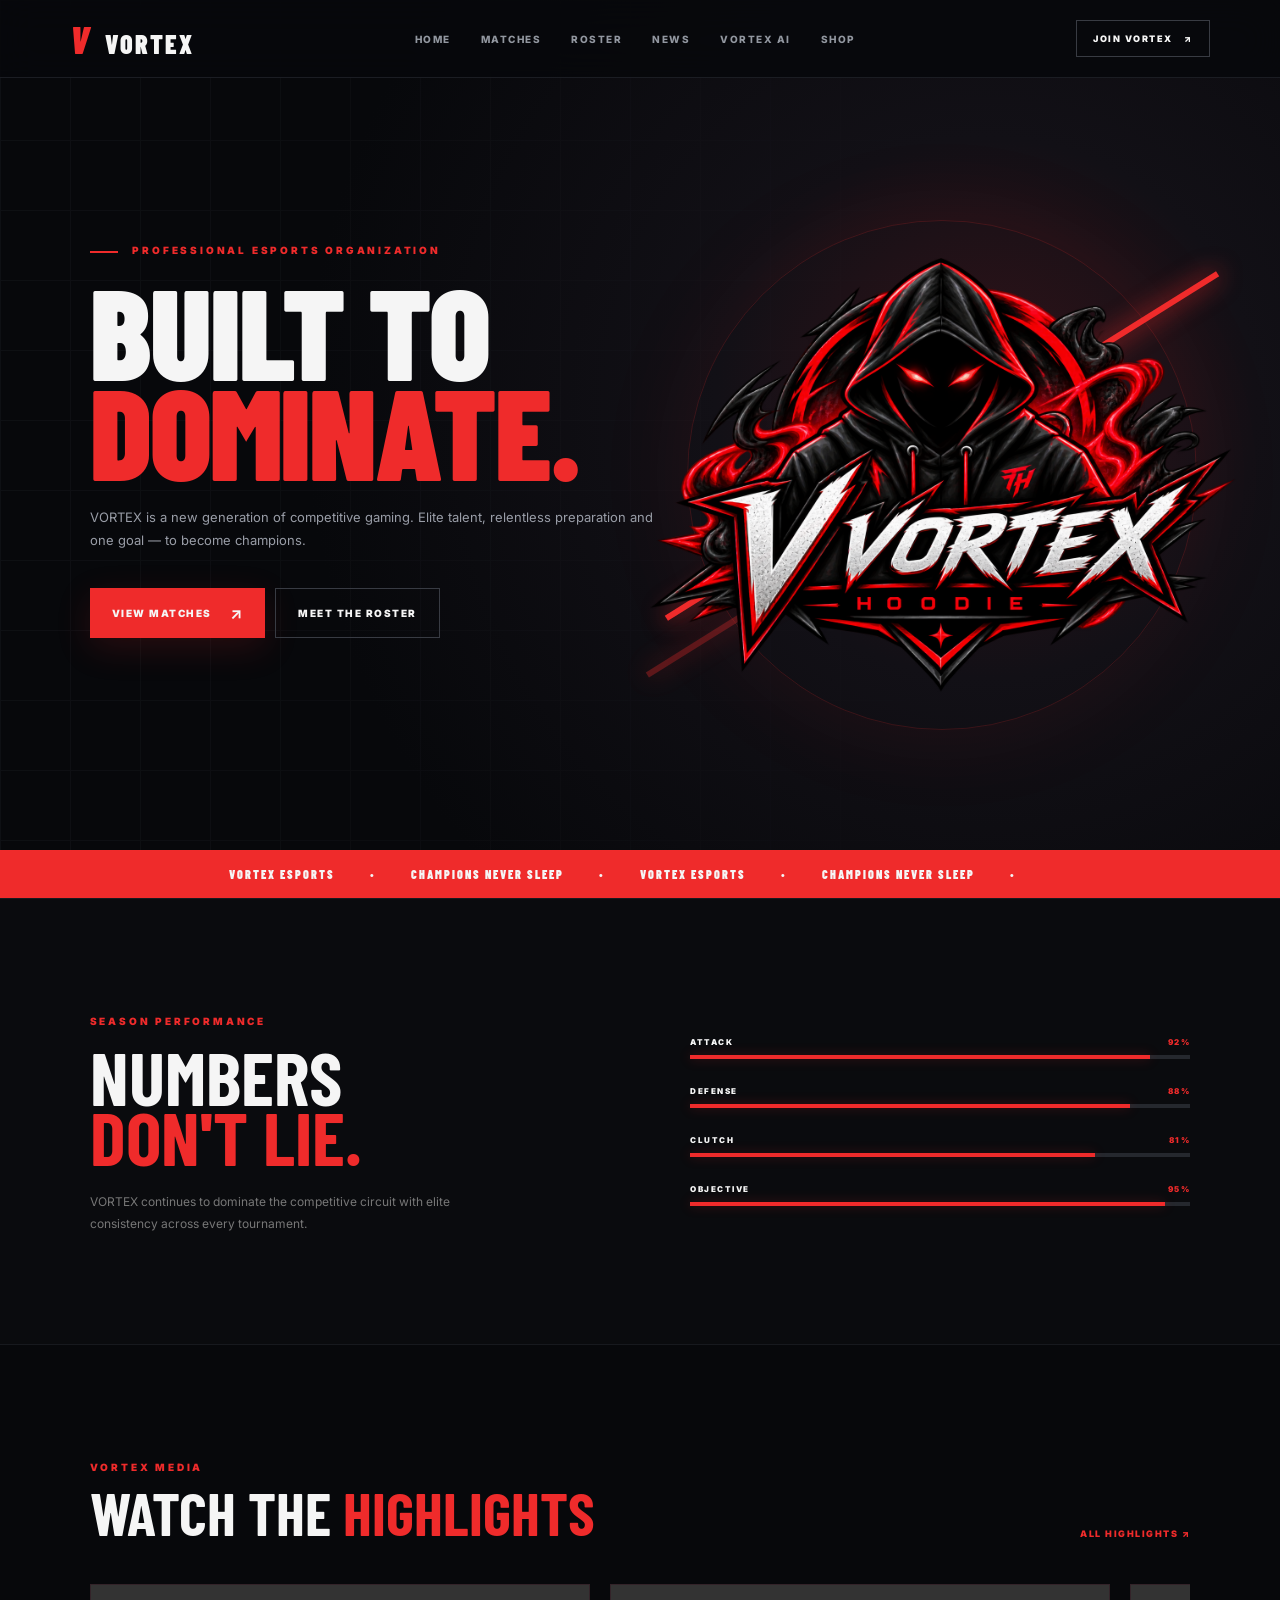
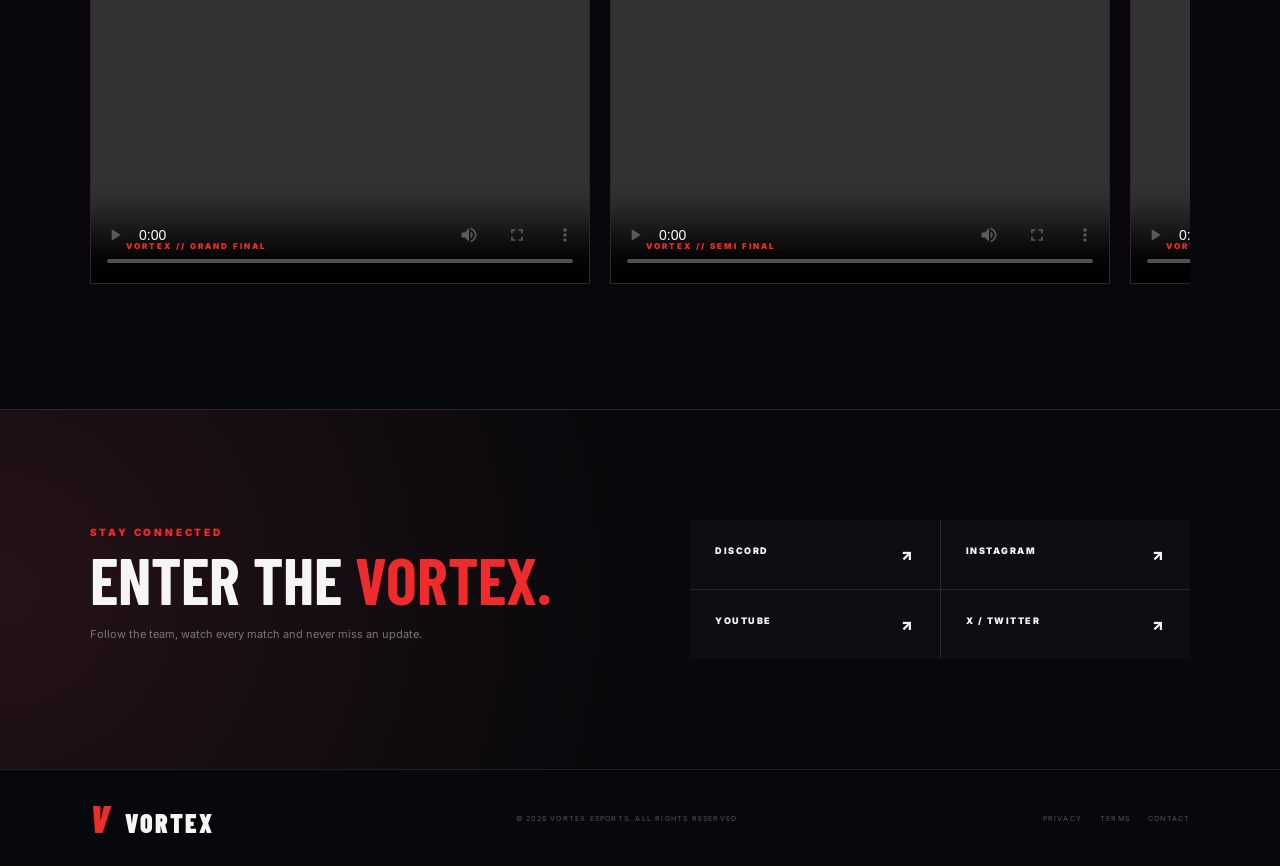
==== index.html @ a59c2d88 "first commit" ====
<!doctype html>
<html lang="en">

<head>
    <meta charset="UTF-8">
    <meta name="viewport" content="width=device-width, initial-scale=1.0">

    <title>VORTEX — Esports Organization</title>

    <link rel="preconnect" href="https://fonts.googleapis.com">
    <link rel="preconnect" href="https://fonts.gstatic.com" crossorigin>

    <link
        href="https://fonts.googleapis.com/css2?family=Barlow+Condensed:wght@500;600;700;800;900&family=Inter:wght@400;500;600;700;800&display=swap"
        rel="stylesheet">

    <link rel="stylesheet" href="style.css">
</head>

<body>

<!-- LOADER -->
<div class="loader">
    <div class="loader-logo">V</div>

    <div class="loader-bar">
        <span></span>
    </div>
</div>


<!-- HEADER -->
<header class="header">

    <a href="index.html" class="logo">
        <span>V</span> VORTEX
    </a>

    <nav class="nav">

        <a class="active" href="index.html">
            HOME
        </a>

        <a href="matches.html">
            MATCHES
        </a>

        <a href="roster.html">
            ROSTER
        </a>

        <a href="news.html">
            NEWS
        </a>

        <a href="ai.html" class="ai-nav-link">
            VORTEX AI
        </a>

        <a href="shop.html">
            SHOP
        </a>

    </nav>

    <a href="contact.html" class="header-btn">
        JOIN VORTEX <i>↗</i>
    </a>

    <button class="menu">
        ☰
    </button>

</header>


<!-- HERO -->
<section class="hero">

    <div class="hero-grid"></div>

    <div class="hero-content reveal">

        <div class="kicker">
            <span></span>
            PROFESSIONAL ESPORTS ORGANIZATION
        </div>

        <h1>
            BUILT TO<br>
            <em>DOMINATE.</em>
        </h1>

        <p>
            VORTEX is a new generation of competitive gaming.
            Elite talent, relentless preparation and one goal —
            to become champions.
        </p>

        <div class="hero-buttons">

            <a href="matches.html" class="btn red">
                VIEW MATCHES
                <b>↗</b>
            </a>

            <a href="roster.html" class="btn dark">
                MEET THE ROSTER
            </a>

        </div>

        

    </div>


    <div class="hero-visual">

        <div class="hero-ring"></div>

        <div class="hero-line line-one"></div>

        <div class="hero-line line-two"></div>

        <div class="hero-v">
            <img src="images/logo2.png">
        </div>

    </div>


    

</section>


<!-- TICKER -->
<div class="ticker">

    VORTEX ESPORTS
    <b>•</b>

    CHAMPIONS NEVER SLEEP
    <b>•</b>

    VORTEX ESPORTS
    <b>•</b>

    CHAMPIONS NEVER SLEEP
    <b>•</b>

</div>


<!-- PERFORMANCE -->
<section class="section performance reveal">

    <div class="performance-content">

        <span class="eyebrow">
            SEASON PERFORMANCE
        </span>

        <h2>
            NUMBERS<br>
            <em>DON'T LIE.</em>
        </h2>

        <p>
            VORTEX continues to dominate the competitive circuit
            with elite consistency across every tournament.
        </p>

    </div>


    <div class="performance-bars">

        <div class="bar">

            <div>
                <span>ATTACK</span>
                <b>92%</b>
            </div>

            <i>
                <em style="width:92%"></em>
            </i>

        </div>


        <div class="bar">

            <div>
                <span>DEFENSE</span>
                <b>88%</b>
            </div>

            <i>
                <em style="width:88%"></em>
            </i>

        </div>


        <div class="bar">

            <div>
                <span>CLUTCH</span>
                <b>81%</b>
            </div>

            <i>
                <em style="width:81%"></em>
            </i>

        </div>


        <div class="bar">

            <div>
                <span>OBJECTIVE</span>
                <b>95%</b>
            </div>

            <i>
                <em style="width:95%"></em>
            </i>

        </div>

    </div>

</section>


<!-- HIGHLIGHTS PREVIEW -->
<section class="section highlights reveal">

    <div class="section-title">

        <div>

            <span class="eyebrow">
                VORTEX MEDIA
            </span>

            <h2>
                WATCH THE <em>HIGHLIGHTS</em>
            </h2>

        </div>

        <a href="highlights.html" class="all-link">
            ALL HIGHLIGHTS ↗
        </a>

    </div>


    <div class="video-row">

        <div class="video-card">

            <video controls src="video/edit.mp4"></video>

            <div class="video-title">
                <span>
                    VORTEX // GRAND FINAL
                </span>
            </div>

        </div>


        <div class="video-card">

            <video controls src="video/0818.mp4"></video>

            <div class="video-title">
                <span>
                    VORTEX // SEMI FINAL
                </span>
            </div>

        </div>


        <div class="video-card">

            <video controls src="video/0818 (1).mp4"></video>

            <div class="video-title">
                <span>
                    VORTEX // BEST PLAY
                </span>
            </div>

        </div>

    </div>

</section>


<!-- CONTACT CTA -->
<section class="contact reveal">

    <div>

        <span class="eyebrow">
            STAY CONNECTED
        </span>

        <h2>
            ENTER THE <em>VORTEX.</em>
        </h2>

        <p>
            Follow the team, watch every match
            and never miss an update.
        </p>

    </div>


    <div class="social-grid">

        <a href="#">
            DISCORD
            <span>↗</span>
        </a>

        <a href="#">
            INSTAGRAM
            <span>↗</span>
        </a>

        <a href="#">
            YOUTUBE
            <span>↗</span>
        </a>

        <a href="#">
            X / TWITTER
            <span>↗</span>
        </a>

    </div>

</section>


<!-- FOOTER -->
<footer>

    <a href="index.html" class="logo">
        <span>V</span> VORTEX
    </a>

    <p>
        © 2026 VORTEX ESPORTS.
        ALL RIGHTS RESERVED.
    </p>

    <div>

        <a href="#">
            PRIVACY
        </a>

        <a href="#">
            TERMS
        </a>

        <a href="contact.html">
            CONTACT
        </a>

    </div>

</footer>


<script src="script.js"></script>

</body>
</html>
---- style.css ----
* {
    margin: 0;
    padding: 0;
    box-sizing: border-box;
}

:root {
    --red: #ef2b2b;
    --red-light: #ff4545;
    --black: #07080b;
    --panel: #101216;
    --line: #252830;
    --text: #f5f5f5;
    --muted: #777d88;
}

html {
    scroll-behavior: smooth;
}

body {
    background: var(--black);
    color: var(--text);
    font-family: "Inter", sans-serif;
    overflow-x: hidden;
}

a {
    text-decoration: none;
    color: inherit;
}

button {
    font-family: inherit;
}

.loader {
    position: fixed;
    inset: 0;
    background: #07080b;
    z-index: 9999;
    display: grid;
    place-content: center;
    gap: 20px;
    transition: .6s;
}

.loader.hide {
    opacity: 0;
    visibility: hidden;
}

.loader-logo {
    color: var(--red);
    font-family: "Barlow Condensed", sans-serif;
    font-size: 80px;
    font-weight: 900;
    font-style: italic;
    text-align: center;
}

.loader-bar {
    width: 180px;
    height: 2px;
    background: #24262c;
}

.loader-bar span {
    display: block;
    height: 100%;
    width: 0;
    background: var(--red);
    animation: loading 1.3s forwards;
}

@keyframes loading {
    to {
        width: 100%;
    }

}

.header {
    height: 78px;
    padding: 0 5.5vw;
    position: fixed;
    top: 0;
    left: 0;
    right: 0;
    z-index: 100;
    display: flex;
    align-items: center;
    justify-content: space-between;
    border-bottom: 1px solid #1b1d23;
    background: rgba(7, 8, 11, .82);
    backdrop-filter: blur(18px);
}

.logo {
    font-family: "Barlow Condensed", sans-serif;
    font-size: 26px;
    font-weight: 900;
    letter-spacing: 2px;
}

.logo span {
    color: var(--red);
    font-size: 38px;
    font-style: italic;
    margin-right: 7px;
}

.nav {
    display: flex;
    gap: 30px;
}

.nav a {
    position: relative;
    color: #9297a0;
    font-size: 10px;
    font-weight: 800;
    letter-spacing: 1.5px;
    transition: .25s;
}

.nav a:hover,
.nav a.active {
    color: white;
}

.nav a.active::after {
    content: "";
    position: absolute;
    left: 0;
    right: 0;
    bottom: -31px;
    height: 2px;
    background: var(--red);
}

.header-btn {
    padding: 12px 16px;
    border: 1px solid #383b43;
    font-size: 9px;
    font-weight: 900;
    letter-spacing: 1.5px;
    transition: .25s;
}

.header-btn:hover {
    color: var(--red);
    border-color: var(--red);
}

.header-btn i {
    font-style: normal;
    margin-left: 8px;
}

.menu {
    display: none;
    border: none;
    background: transparent;
    color: white;
    font-size: 25px;
    cursor: pointer;
}

.hero {
    min-height: 850px;
    padding: 170px 7vw 90px;
    position: relative;
    display: flex;
    align-items: center;
    overflow: hidden;
    background:
        radial-gradient(
            circle at 77% 48%,
            #351319 0,
            #121016 25%,
            #07080b 63%
        );
}

.hero-grid {
    position: absolute;
    inset: 0;
    opacity: .12;
    background-image:
        linear-gradient(#464a53 1px, transparent 1px),
        linear-gradient(90deg, #464a53 1px, transparent 1px);
    background-size: 70px 70px;
    mask-image: linear-gradient(
        90deg,
        black,
        transparent 80%
    );
}

.hero-content {
    position: relative;
    z-index: 3;
    max-width: 690px;
}

.hero-v img{
    max-width: 100%;
}

.kicker,
.eyebrow {
    color: var(--red);
    font-size: 10px;
    font-weight: 900;
    letter-spacing: 2.8px;
}

.kicker span {
    display: inline-block;
    width: 28px;
    height: 2px;
    margin-right: 10px;
    vertical-align: middle;
    background: var(--red);
}

.hero h1 {
    margin: 25px 0;
    font-family: "Barlow Condensed", sans-serif;
    font-size: clamp(80px, 10vw, 145px);
    font-weight: 900;
    line-height: .78;
    letter-spacing: -2px;
}

.hero h1 em,
h2 em {
    color: var(--red);
    font-style: normal;
}

.hero-content > p {
    max-width: 590px;
    color: #999da7;
    font-size: 13px;
    line-height: 1.8;
}

.hero-buttons {
    display: flex;
    gap: 10px;
    margin: 35px 0 48px;
}

.btn {
    display: inline-flex;
    align-items: center;
    gap: 18px;
    padding: 15px 22px;
    font-size: 10px;
    font-weight: 900;
    letter-spacing: 1.5px;
    transition: .25s;
}

.btn.red {
    background: var(--red);
    box-shadow: 0 10px 35px #ef2b2b25;
}

.btn.red:hover {
    background: var(--red-light);
    transform: translateY(-3px);
}

.btn.dark {
    border: 1px solid #383b43;
}

.btn.dark:hover {
    border-color: white;
}

.btn b {
    font-size: 16px;
}

.hero-stats {
    display: flex;
    gap: 50px;
}

.hero-stats div {
    display: flex;
    flex-direction: column;
}

.hero-stats strong {
    font-family: "Barlow Condensed", sans-serif;
    font-size: 32px;
}

.hero-stats span {
    margin-top: 3px;
    color: #666c77;
    font-size: 8px;
    letter-spacing: 1.5px;
}

.hero-visual {
    position: absolute;
    width: 650px;
    height: 650px;
    right: 1vw;
    top: 150px;
}

.hero-ring {
    position: absolute;
    inset: 70px;
    border: 1px solid #ef2b2b30;
    border-radius: 50%;
    box-shadow: 0 0 100px #ef2b2b15;
}

.hero-v {
    position: absolute;
    inset: 0;
    display: grid;
    place-items: center;
    font-family: "Barlow Condensed", sans-serif;
    font-size: 500px;
    font-weight: 900;
    font-style: italic;
    color: #11141a;
    -webkit-text-stroke: 2px #ef2b2b65;
}

.hero-line {
    position: absolute;
    height: 6px;
    background: var(--red);
    transform: rotate(-32deg);
    box-shadow: 0 0 25px #ef2b2b;
}

.line-one {
    width: 650px;
    top: 45%;
}

.line-two {
    width: 400px;
    top: 64%;
    opacity: .35;
}

.rank-card {
    position: absolute;
    right: 0;
    top: 12%;
    padding: 17px 20px;
    display: grid;
    gap: 3px;
    background: #0d0f13;
    border: 1px solid #3a2024;
}

.rank-card small {
    color: #777;
    font-size: 7px;
    letter-spacing: 1.5px;
}

.rank-card strong {
    color: var(--red);
    font-family: "Barlow Condensed", sans-serif;
    font-size: 36px;
}

.rank-card span {
    color: #4fc17c;
    font-size: 7px;
}

.ticker {
    height: 48px;
    justify-content: center;
    display: flex;
    align-items: center;
    overflow: hidden;
    white-space: nowrap;
    background: var(--red);
    font-family: "Barlow Condensed", sans-serif;
    font-size: 12px;
    font-weight: 900;
    letter-spacing: 2px;
}

.ticker b {
    margin: 0 35px;
}

.section {
    padding: 110px 7vw;
    border-top: 1px solid #17191e;
}

.section-title {
    display: flex;
    align-items: end;
    justify-content: space-between;
    margin-bottom: 45px;
}

.section-title h2,
.contact h2 {
    margin-top: 10px;
    font-family: "Barlow Condensed", sans-serif;
    font-size: 60px;
    line-height: .9;
}

.section-title p {
    color: #727781;
    font-size: 11px;
    line-height: 1.8;
    text-align: right;
}

.all-link {
    color: var(--red);
    font-size: 9px;
    font-weight: 900;
    letter-spacing: 1.5px;
}

.featured-match {
    min-height: 190px;
    padding: 28px 35px;
    display: grid;
    grid-template-columns:
        180px
        1fr
        180px
        145px;
    align-items: center;
    border: 1px solid #30232a;
    background:
        linear-gradient(
            105deg,
            #151116,
            #0f1115
        );
}

.match-info {
    display: grid;
    gap: 8px;
}

.upcoming {
    width: max-content;
    padding: 6px 9px;
    color: var(--red);
    background: #ef2b2b18;
    font-size: 8px;
    font-weight: 900;
}

.match-info small {
    color: #676d77;
    font-size: 8px;
    letter-spacing: 1px;
}

.teams {
    display: flex;
    align-items: center;
    justify-content: center;
    gap: 28px;
}

.team {
    display: flex;
    align-items: center;
    gap: 12px;
}

.team strong {
    font-family: "Barlow Condensed", sans-serif;
    font-size: 20px;
}

.team-logo {
    width: 52px;
    height: 52px;
    display: grid;
    place-items: center;
    color: var(--red);
    background: #171a20;
    border: 1px solid #3b2025;
    font-family: "Barlow Condensed", sans-serif;
    font-size: 26px;
    font-weight: 900;
    font-style: italic;
}

.team-logo.opponent {
    color: #ddd;
    border-color: #34373e;
}

.vs {
    color: #575c65;
    font-size: 10px;
    font-weight: 900;
}

.match-date {
    display: grid;
    text-align: center;
}

.match-date small {
    color: #777;
    font-size: 8px;
}

.match-date strong {
    font-family: "Barlow Condensed", sans-serif;
    font-size: 42px;
}

.match-date span {
    color: #555;
    font-size: 7px;
}

.match-button {
    padding: 14px;
    text-align: center;
    border: 1px solid #363940;
    font-size: 8px;
    font-weight: 900;
}

.match-button:hover {
    color: var(--red);
    border-color: var(--red);
}

.match-row {
    min-height: 100px;
    display: grid;
    grid-template-columns:
        90px
        1fr
        120px
        100px;
    align-items: center;
    gap: 20px;
    border-bottom: 1px solid var(--line);
}

.date {
    display: flex;
    flex-direction: column;
    border-right: 1px solid var(--line);
}

.date strong {
    font-family: "Barlow Condensed", sans-serif;
    font-size: 32px;
}

.date span {
    color: var(--red);
    font-size: 8px;
    font-weight: 900;
    letter-spacing: 2px;
}

.match-row small {
    color: #666;
    font-size: 8px;
    letter-spacing: 1.3px;
}

.match-row h3 {
    margin-top: 7px;
    font-family: "Barlow Condensed", sans-serif;
    font-size: 21px;
}

.match-row h3 i {
    margin: 0 12px;
    color: #555;
    font-size: 9px;
    font-style: normal;
}

.match-row a {
    color: #777;
    font-size: 8px;
    font-weight: 900;
}

.match-row a:hover {
    color: var(--red);
}

.players {
    display: grid;
    grid-template-columns:
        1.25fr
        1fr
        1fr
        1fr
        1fr;
    gap: 10px;
}

.player {
    height: 460px;
    position: relative;
    overflow: hidden;
    background: #0e1014;
    border: 1px solid #22252c;
    transition: .35s;
}

.player:hover {
    transform: translateY(-8px);
    border-color: #5d272c;
}

.player-art {
    height: 100%;
    display: grid;
    place-items: center;
    position: relative;
    background:
        radial-gradient(
            circle at 50% 38%,
            #282d36,
            #0d0f13 63%
        );
}

.player-art::after {
    content: "";
    position: absolute;
    inset: 0;
    background:
        linear-gradient(
            transparent 45%,
            #0a0b0e
        );
}

.player-art span {
    position: absolute;
    top: 15px;
    left: 17px;
    z-index: 2;
    color: #777;
    font-family: "Barlow Condensed";
    font-size: 10px;
}

.player-art b {
    color: #171a20;
    font-family: "Barlow Condensed";
    font-size: 230px;
    font-weight: 900;
    font-style: italic;
    -webkit-text-stroke: 1px #393e47;
}

.player-info {
    position: absolute;
    bottom: 0;
    left: 0;
    right: 0;
    z-index: 3;
    padding: 22px;
    display: flex;
    justify-content: space-between;
    align-items: end;
    background:
        linear-gradient(
            transparent,
            #0a0b0e
        );
}

.player-info small {
    color: var(--red);
    font-size: 7px;
    font-weight: 900;
    letter-spacing: 1.5px;
}

.player-info h3 {
    margin: 5px 0;
    font-family: "Barlow Condensed", sans-serif;
    font-size: 32px;
}

.player-info p {
    color: #656b75;
    font-size: 7px;
    letter-spacing: 1px;
}

.player-info > strong {
    color: #252830;
    font-family: "Barlow Condensed", sans-serif;
    font-size: 42px;
}

.achievement-grid {
    display: grid;
    grid-template-columns:
        2fr
        1fr
        1fr
        1fr;
    gap: 10px;
}

.achievement {
    min-height: 210px;
    padding: 28px;
    display: flex;
    flex-direction: column;
    justify-content: center;
    align-items: center;
    background: #0e1014;
    border: 1px solid var(--line);
}

.main-achievement {
    align-items: flex-start;
    justify-content: flex-end;
    background:
        radial-gradient(
            circle at 80% 30%,
            #34151a,
            #101216 55%
        );
}

.trophy {
    margin-bottom: auto;
    color: var(--red);
    font-size: 22px;
}

.achievement small {
    color: #777;
    font-size: 8px;
    letter-spacing: 1.5px;
}

.achievement strong {
    margin-top: 6px;
    font-family: "Barlow Condensed", sans-serif;
    font-size: 37px;
}

.achievement p {
    margin-top: 7px;
    color: #666;
    font-size: 9px;
}

.achievement b {
    color: var(--red);
    font-family: "Barlow Condensed", sans-serif;
    font-size: 70px;
}

.achievement span {
    color: #666;
    font-size: 8px;
    letter-spacing: 2px;
}

.performance {
    display: grid;
    grid-template-columns: 1fr 1fr;
    gap: 100px;
    background: #0a0b0e;
}

.performance-content h2 {
    margin: 17px 0 25px;
    font-family: "Barlow Condensed", sans-serif;
    font-size: 75px;
    line-height: .8;
}

.performance-content p {
    max-width: 430px;
    color: #777;
    font-size: 12px;
    line-height: 1.8;
}

.performance-bars {
    display: grid;
    align-content: center;
    gap: 27px;
}

.bar > div {
    display: flex;
    justify-content: space-between;
}

.bar span,
.bar b {
    font-size: 8px;
    font-weight: 900;
    letter-spacing: 1.5px;
}

.bar b {
    color: var(--red);
}

.bar i {
    display: block;
    height: 4px;
    margin-top: 8px;
    background: #25282e;
}

.bar i em {
    display: block;
    height: 100%;
    background: var(--red);
    box-shadow: 0 0 12px #ef2b2b44;
}

.news-grid {
    display: grid;
    grid-template-columns:
        1.6fr
        1fr
        1fr;
    gap: 12px;
}

.news-card {
    background: #101216;
    border: 1px solid #22252b;
}

.news-image {
    height: 210px;
    position: relative;
    display: grid;
    place-items: center;
    overflow: hidden;
    background:
        radial-gradient(
            circle,
            #43191f,
            #101216 67%
        );
}

.news-image::after {
    content: "";
    position: absolute;
    inset: 0;
    background:
        linear-gradient(
            135deg,
            #ef2b2b22,
            transparent 55%
        );
}

.news-image span {
    position: relative;
    z-index: 2;
    color: #22262d;
    font-family: "Barlow Condensed";
    font-size: 90px;
    font-weight: 900;
    font-style: italic;
    -webkit-text-stroke: 1px #5a252b;
}

.news-image label {
    position: absolute;
    top: 15px;
    left: 15px;
    z-index: 3;
    padding: 6px 9px;
    background: var(--red);
    font-size: 7px;
    font-weight: 900;
}

.news-image.blue {
    background:
        radial-gradient(
            circle,
            #282d38,
            #101216 65%
        );
}

.news-image.purple {
    background:
        radial-gradient(
            circle,
            #332022,
            #101216 65%
        );
}

.news-content {
    padding: 22px;
}

.news-content small {
    color: #666;
    font-size: 7px;
    letter-spacing: 1.3px;
}

.news-content h3 {
    margin: 9px 0 14px;
    font-family: "Barlow Condensed", sans-serif;
    font-size: 22px;
    line-height: 1;
}

.news-content p {
    margin-bottom: 17px;
    color: #747983;
    font-size: 10px;
    line-height: 1.7;
}

.news-content a {
    color: var(--red);
    font-size: 8px;
    font-weight: 900;
    letter-spacing: 1px;
}

.shop-banner {
    min-height: 270px;
    padding: 50px 6%;
    position: relative;
    overflow: hidden;
    display: flex;
    align-items: center;
    justify-content: space-between;
    background:
        linear-gradient(
            105deg,
            #151116,
            #0e1014
        );
    border: 1px solid #30232a;
}

.shop-banner::after {
    content: "V";
    position: absolute;
    right: 7%;
    color: #16181e;
    font-family: "Barlow Condensed";
    font-size: 260px;
    font-weight: 900;
    font-style: italic;
}

.shop-banner > * {
    position: relative;
    z-index: 2;
}

.shop-banner h2 {
    margin: 15px 0;
    font-family: "Barlow Condensed";
    font-size: 65px;
    line-height: .8;
}

.shop-banner p {
    color: #777;
    font-size: 11px;
}

.video-card {
    position: relative;
    flex: 0 0 500px;
    width: 500px;
    height: 300px;
    display: flex;
    align-items: center;
    justify-content: center;
    overflow: hidden;
    background:
        linear-gradient(
            130deg,
            #281419,
            #0d1014 65%
        );
    border: 1px solid #332329;
}

.video-row {
    display: flex;
    gap: 20px;
    width: 100%;
    overflow-x: auto;
    overflow-y: hidden;
    scroll-behavior: smooth;
    padding-bottom: 15px;
}

/* IMPORTANT */

/* VIDEO */
.video-card video {
    position: absolute;
    top: 0;
    left: 0;
    width: 100%;
    height: 100%;
    object-fit: cover;
    z-index: 1;
}

.video-card::before {
    content: "";
    position: absolute;
    width: 500px;
    height: 500px;
    border-radius: 50%;
    background: #ef2b2b18;
    filter: blur(30px);
}

.video-title {
    position: absolute;
    left: 35px;
    bottom: 30px;
    z-index: 2;
}

.video-title span {
    color: var(--red);
    font-size: 8px;
    font-weight: 900;
    letter-spacing: 2px;
}

.video-title h3 {
    margin-top: 7px;
    font-family: "Barlow Condensed";
    font-size: 34px;
}

.contact {
    padding: 110px 7vw;
    display: grid;
    grid-template-columns: 1fr 1fr;
    gap: 100px;
    border-top: 1px solid var(--line);
    background:
        radial-gradient(
            circle at 0,
            #251217,
            #07080b 50%
        );
}

.contact h2 {
    font-family: "Barlow Condensed";
    font-size: 65px;
}

.contact p {
    margin-top: 18px;
    color: #777;
    font-size: 11px;
}

.social-grid {
    display: grid;
    grid-template-columns: 1fr 1fr;
    gap: 1px;
    background: #25282e;
}

.social-grid a {
    padding: 25px;
    display: flex;
    justify-content: space-between;
    background: #0c0e12;
    font-size: 9px;
    font-weight: 900;
    letter-spacing: 1.5px;
    transition: .2s;
}

.social-grid a:hover {
    color: var(--red);
    background: #111318;
}

.social-grid span {
    font-size: 15px;
}

footer {
    min-height: 90px;
    padding: 25px 7vw;
    display: flex;
    align-items: center;
    justify-content: space-between;
    gap: 20px;
    border-top: 1px solid #1d2025;
}

footer p,
footer > div a {
    color: #555;
    font-size: 7px;
    letter-spacing: 1.2px;
}

footer > div {
    display: flex;
    gap: 18px;
}

.reveal {
    opacity: 0;
    transform: translateY(30px);
    transition: .8s ease;
}

.reveal.show {
    opacity: 1;
    transform: translateY(0);
}

.shop {
    position: relative;
    padding: 120px 7vw;
    background:
        radial-gradient(
            circle at 80% 20%,
            rgba(239,43,43,.08),
            transparent 30%
        ),
        #08090c;
    border-top: 1px solid #1c1f24;
    overflow: hidden;
}

.shop::before {
    content: "SHOP";
    position: absolute;
    top: 30px;
    right: -40px;
    font-family: "Barlow Condensed", sans-serif;
    font-size: 180px;
    font-weight: 900;
    font-style: italic;
    color: rgba(255,255,255,.015);
    pointer-events: none;
}

.shop-header {
    position: relative;
    z-index: 2;
    display: flex;
    align-items: flex-end;
    justify-content: space-between;
    gap: 40px;
    margin-bottom: 55px;
}

.shop-header h2 {
    margin-top: 12px;
    font-family: "Barlow Condensed", sans-serif;
    font-size: clamp(55px, 7vw, 90px);
    font-weight: 900;
    line-height: .8;
}

.shop-header h2 em {
    color: var(--red);
    font-style: normal;
}

.shop-header p {
    margin-top: 15px;
    color: #626770;
    font-size: 9px;
    letter-spacing: 2px;
}

.shop-filters {
    display: flex;
    gap: 6px;
    flex-wrap: wrap;
}

.shop-filter {
    padding: 12px 18px;
    border: 1px solid #282b31;
    background: #0d0f13;
    color: #777d86;
    cursor: pointer;
    font-family: "Inter", sans-serif;
    font-size: 8px;
    font-weight: 800;
    letter-spacing: 1.2px;
    transition: .25s;
}

.shop-filter:hover,
.shop-filter.active {
    color: #fff;
    background: var(--red);
    border-color: var(--red);
}

.shop-grid {
    position: relative;
    z-index: 2;
    display: grid;
    grid-template-columns:
        repeat(3, 1fr);
    gap: 15px;
}

.shop-product {
    background: #0d0f13;
    border: 1px solid #20232a;
    transition:
        transform .35s,
        border-color .35s;
}

.shop-product:hover {
    transform: translateY(-8px);
    border-color: #64262d;
}

.product-visual {
    position: relative;
    height: 350px;
    display: flex;
    align-items: center;
    justify-content: center;
    overflow: hidden;
    background:
        radial-gradient(
            circle,
            #242830,
            #0c0e12 70%
        );
}

.product-badge {
    position: absolute;
    z-index: 5;
    top: 14px;
    left: 14px;
    padding: 6px 9px;
    background: var(--red);
    color: white;
    font-size: 7px;
    font-weight: 900;
    letter-spacing: 1px;
}

.product-badge.sale {
    background: #d47c27;
}

/* PRODUCT DESIGNS */
.product-shirt,
.product-away,
.product-hoodie,
.product-redhoodie {
    position: relative;
    z-index: 3;
    display: flex;
    align-items: center;
    justify-content: center;
    width: 175px;
    height: 235px;
    font-family: "Barlow Condensed";
    font-size: 150px;
    font-weight: 900;
    font-style: italic;
    transition: .4s;
}

.shop-product:hover
.product-shirt,
.shop-product:hover
.product-away,
.shop-product:hover
.product-hoodie,
.shop-product:hover
.product-redhoodie {
    transform:
        scale(1.08)
        rotate(-2deg);
}

.product-shirt {
    color: white;
    background:
        linear-gradient(
            145deg,
            #171a20,
            #ef2b2b
        );
    clip-path:
        polygon(
            22% 0,
            78% 0,
            100% 20%,
            83% 33%,
            83% 100%,
            17% 100%,
            17% 33%,
            0 20%
        );
}

.product-away {
    color: #111;
    background:
        linear-gradient(
            145deg,
            #f4f4f4,
            #9ca0a6
        );
    clip-path:
        polygon(
            22% 0,
            78% 0,
            100% 20%,
            83% 33%,
            83% 100%,
            17% 100%,
            17% 33%,
            0 20%
        );
}

.product-hoodie {
    width: 195px;
    height: 230px;
    border-radius:
        45px
        45px
        15px
        15px;
    color: var(--red);
    background:
        linear-gradient(
            145deg,
            #292d34,
            #080a0d
        );
}

.product-redhoodie {
    width: 195px;
    height: 230px;
    border-radius:
        45px
        45px
        15px
        15px;
    color: white;
    background:
        linear-gradient(
            145deg,
            #ef2b2b,
            #67171b
        );
}

.product-cap {
    position: relative;
    z-index: 3;
    width: 210px;
    height: 115px;
    display: grid;
    place-items: center;
    border-radius:
        100px
        100px
        20px
        20px;
    background:
        linear-gradient(
            145deg,
            #242830,
            #080a0d
        );
    color: var(--red);
    font-family: "Barlow Condensed";
    font-size: 80px;
    font-weight: 900;
    font-style: italic;
}

.product-cap::after {
    content: "";
    position: absolute;
    bottom: -18px;
    left: 25px;
    width: 175px;
    height: 35px;
    border-radius: 50%;
    background: #08090c;
}

.product-mousepad {
    position: relative;
    z-index: 3;
    width: 260px;
    height: 150px;
    display: grid;
    place-items: center;
    border-radius: 10px;
    background:
        linear-gradient(
            145deg,
            #1d2128,
            #07080b
        );
    color: var(--red);
    font-family: "Barlow Condensed";
    font-size: 100px;
    font-weight: 900;
    font-style: italic;
    box-shadow:
        0 20px 50px #000;
}

.add-cart {
    position: absolute;
    z-index: 8;
    left: 15px;
    right: 15px;
    bottom: 15px;
    padding: 14px;
    border: 1px solid #444;
    background: rgba(5,6,8,.92);
    color: white;
    cursor: pointer;
    font-size: 8px;
    font-weight: 900;
    letter-spacing: 1.5px;
    transform: translateY(65px);
    transition: .3s;
}

.shop-product:hover .add-cart {
    transform: translateY(0);
}

.add-cart:hover {
    background: var(--red);
    border-color: var(--red);
}

.product-details {
    padding: 20px;
}

.product-rating {
    margin-bottom: 8px;
    color: #e9ad45;
    font-size: 9px;
    letter-spacing: 2px;
}

.product-details h3 {
    font-family: "Barlow Condensed";
    font-size: 21px;
    font-weight: 800;
}

.product-details p {
    margin: 6px 0 13px;
    color: #676d76;
    font-size: 9px;
}

.product-details strong {
    color: white;
    font-size: 13px;
}

.shop-cart {
    position: relative;
    z-index: 3;
    margin-top: 50px;
    border: 1px solid #24272d;
    background: #0c0e12;
}

.cart-title {
    padding: 20px 25px;
    display: flex;
    justify-content: space-between;
    align-items: center;
    border-bottom: 1px solid #24272d;
}

.cart-title span:first-child {
    display: block;
    color: #777;
    font-size: 8px;
    font-weight: 800;
    letter-spacing: 1.5px;
}

.cart-title strong {
    display: block;
    margin-top: 5px;
    font-family: "Barlow Condensed";
    font-size: 22px;
}

.cart-icon {
    font-size: 22px;
}

.shop-cart-items {
    min-height: 90px;
    padding: 15px 25px;
}

.cart-empty {
    padding: 25px 0;
    color: #555;
    font-size: 9px;
}

.shop-cart-item {
    display: flex;
    align-items: center;
    justify-content: space-between;
    padding: 13px 0;
    border-bottom: 1px solid #20232a;
}

.shop-cart-item h4 {
    font-family: "Barlow Condensed";
    font-size: 18px;
}

.shop-cart-item p {
    margin-top: 4px;
    color: var(--red);
    font-size: 10px;
}

.remove-cart {
    border: 0;
    background: none;
    color: #666;
    cursor: pointer;
    font-size: 18px;
}

.remove-cart:hover {
    color: var(--red);
}

.cart-total {
    padding: 20px 25px;
    display: grid;
    grid-template-columns: 1fr auto auto;
    align-items: center;
    gap: 30px;
    border-top: 1px solid #24272d;
}

.cart-total span {
    color: #666;
    font-size: 8px;
    font-weight: 800;
    letter-spacing: 1px;
}

.cart-total strong {
    font-family: "Barlow Condensed";
    font-size: 30px;
}

#shopCheckout {
    padding: 14px 25px;
    border: 0;
    background: var(--red);
    color: white;
    cursor: pointer;
    font-size: 8px;
    font-weight: 900;
    letter-spacing: 1px;
}

#shopCheckout:hover {
    background: var(--red-light);
}

/* =========================================================
   VORTEX AI DASHBOARD
========================================================= */
.ai-page {
    background:
        radial-gradient(circle at 80% 10%, rgba(255, 35, 35, .08), transparent 30%),
        #080808;
}

/* =========================================================
   AI HERO
========================================================= */
.ai-hero {
    min-height: 720px;
    position: relative;
    overflow: hidden;
    display: grid;
    grid-template-columns: 1.1fr .9fr;
    align-items: center;
    padding: 150px 7% 100px;
    border-bottom: 1px solid rgba(255,255,255,.06);
}

.ai-grid {
    position: absolute;
    inset: 0;
    opacity: .3;
    background-image:
        linear-gradient(rgba(255,255,255,.035) 1px, transparent 1px),
        linear-gradient(90deg, rgba(255,255,255,.035) 1px, transparent 1px);
    background-size: 55px 55px;
    mask-image: linear-gradient(to bottom, black, transparent);
}

.ai-hero-content {
    position: relative;
    z-index: 2;
    max-width: 760px;
}

.ai-status {
    display: inline-flex;
    align-items: center;
    gap: 10px;
    color: #ff3030;
    font-size: 11px;
    font-weight: 800;
    letter-spacing: 2px;
    margin-bottom: 25px;
}

.ai-status span,
.ai-online span {
    width: 8px;
    height: 8px;
    display: inline-block;
    border-radius: 50%;
    background: #ff3030;
    box-shadow: 0 0 15px #ff3030;
}

.ai-hero h1 {
    margin: 0;
    font-family: "Barlow Condensed", sans-serif;
    font-size: clamp(65px, 8vw, 125px);
    line-height: .82;
    font-weight: 900;
    letter-spacing: -3px;
}

.ai-hero h1 em,
.ai-section-heading h2 em,
.ai-clips h2 em,
.ai-features h2 em,
.ai-pro-cta h2 em {
    color: #ff3030;
    font-style: normal;
}

.ai-hero-content > p {
    max-width: 610px;
    margin: 35px 0;
    color: #999;
    line-height: 1.8;
    font-size: 15px;
}

.ai-hero-buttons {
    display: flex;
    gap: 12px;
    flex-wrap: wrap;
}

.ai-primary-btn,
.ai-secondary-btn {
    display: inline-flex;
    align-items: center;
    justify-content: center;
    gap: 30px;
    min-height: 54px;
    padding: 0 25px;
    text-decoration: none;
    font-size: 11px;
    font-weight: 900;
    letter-spacing: 1.5px;
    transition: .3s;
}

.ai-primary-btn {
    background: #ff3030;
    color: #fff;
}

.ai-primary-btn:hover {
    background: #fff;
    color: #080808;
    transform: translateY(-3px);
}

.ai-primary-btn span {
    font-size: 17px;
}

.ai-secondary-btn {
    border: 1px solid #2a2a2a;
    color: #fff;
}

.ai-secondary-btn:hover {
    border-color: #ff3030;
    color: #ff3030;
}

/* =========================================================
   AI HERO VISUAL
========================================================= */
.ai-hero-visual {
    min-height: 480px;
    position: relative;
    display: flex;
    align-items: center;
    justify-content: center;
}

.ai-core {
    position: relative;
    width: 170px;
    height: 170px;
    border-radius: 50%;
    display: flex;
    align-items: center;
    justify-content: center;
    background:
        radial-gradient(circle, #ff3030 0%, #a50000 20%, #140000 62%, #080808 70%);
    box-shadow:
        0 0 60px rgba(255, 48, 48, .35),
        inset 0 0 30px rgba(255,255,255,.08);
    z-index: 4;
}

.ai-core-v {
    font-family: "Barlow Condensed", sans-serif;
    font-size: 95px;
    font-weight: 900;
    color: #fff;
}

.ai-core > span {
    position: absolute;
    bottom: 25px;
    right: 25px;
    font-size: 12px;
    font-weight: 900;
    letter-spacing: 2px;
}

.ai-orbit {
    position: absolute;
    border: 1px solid rgba(255,48,48,.25);
    border-radius: 50%;
    transform: rotate(-20deg);
}

.orbit-one {
    width: 310px;
    height: 310px;
}

.orbit-two {
    width: 430px;
    height: 210px;
}

.orbit-three {
    width: 500px;
    height: 500px;
    border-style: dashed;
    opacity: .5;
}

.ai-floating-card {
    position: absolute;
    padding: 16px 20px;
    min-width: 125px;
    background: rgba(15,15,15,.9);
    border: 1px solid rgba(255,255,255,.08);
    backdrop-filter: blur(15px);
    z-index: 5;
}

.ai-floating-card small {
    display: block;
    color: #666;
    font-size: 8px;
    font-weight: 800;
    letter-spacing: 1.5px;
    margin-bottom: 5px;
}

.ai-floating-card strong {
    font-size: 24px;
    font-weight: 900;
}

.card-one {
    top: 70px;
    right: 4%;
}

.card-two {
    bottom: 70px;
    left: 4%;
}

/* =========================================================
   AI STATS
========================================================= */
.ai-stats {
    display: grid;
    grid-template-columns: repeat(4, 1fr);
    padding-top: 35px !important;
    padding-bottom: 35px !important;
    border-bottom: 1px solid rgba(255,255,255,.06);
}

.ai-stat {
    display: flex;
    align-items: center;
    gap: 15px;
    padding: 15px 25px;
    border-right: 1px solid rgba(255,255,255,.06);
}

.ai-stat:last-child {
    border-right: none;
}

.ai-stat-icon {
    font-size: 22px;
    color: #ff3030;
}

.ai-stat strong,
.ai-stat span {
    display: block;
}

.ai-stat strong {
    font-family: "Barlow Condensed", sans-serif;
    font-size: 26px;
    font-weight: 900;
}

.ai-stat span {
    margin-top: 3px;
    color: #666;
    font-size: 9px;
    font-weight: 800;
    letter-spacing: 1.5px;
}

/* =========================================================
   AI WORKSPACE
========================================================= */
.ai-workspace {
    padding-top: 110px;
}

.ai-section-heading {
    display: flex;
    align-items: end;
    justify-content: space-between;
    margin-bottom: 45px;
}

.ai-section-heading h2,
.ai-clips h2,
.ai-features h2 {
    margin: 10px 0 0;
    font-family: "Barlow Condensed", sans-serif;
    font-size: clamp(45px, 6vw, 75px);
    line-height: .85;
    font-weight: 900;
}

.ai-online {
    display: flex;
    align-items: center;
    gap: 9px;
    color: #888;
    font-size: 9px;
    font-weight: 900;
    letter-spacing: 1.5px;
}

/* =========================================================
   DASHBOARD
========================================================= */
.ai-dashboard {
    display: grid;
    grid-template-columns: 270px 1fr;
    min-height: 680px;
    background: #0d0d0d;
    border: 1px solid #202020;
    overflow: hidden;
}

/* SIDEBAR */
.ai-sidebar {
    display: flex;
    flex-direction: column;
    background: #0a0a0a;
    border-right: 1px solid #202020;
}

.ai-sidebar-logo {
    display: flex;
    align-items: center;
    gap: 12px;
    height: 80px;
    padding: 0 25px;
    border-bottom: 1px solid #202020;
    color: #fff;
    font-size: 12px;
    font-weight: 900;
    letter-spacing: 1px;
}

.ai-sidebar-logo span {
    width: 32px;
    height: 32px;
    display: flex;
    align-items: center;
    justify-content: center;
    background: #ff3030;
    color: #fff;
    font-family: "Barlow Condensed", sans-serif;
    font-size: 23px;
    font-weight: 900;
}

.ai-side-item {
    width: 100%;
    display: flex;
    align-items: center;
    gap: 13px;
    padding: 18px 22px;
    border: none;
    border-bottom: 1px solid rgba(255,255,255,.03);
    background: transparent;
    color: #777;
    text-align: left;
    cursor: pointer;
    transition: .25s;
}

.ai-side-item > span {
    width: 25px;
    color: #666;
    font-size: 17px;
}

.ai-side-item strong,
.ai-side-item small {
    display: block;
}

.ai-side-item strong {
    font-size: 9px;
    letter-spacing: 1px;
}

.ai-side-item small {
    margin-top: 5px;
    color: #444;
    font-size: 8px;
}

.ai-side-item:hover,
.ai-side-item.active {
    color: #fff;
    background: #111;
}

.ai-side-item.active {
    box-shadow: inset 3px 0 0 #ff3030;
}

.ai-side-item.active > span {
    color: #ff3030;
}

.ai-sidebar-bottom {
    margin-top: auto;
    padding: 22px;
    border-top: 1px solid #202020;
}

.ai-credit-label {
    color: #555;
    font-size: 8px;
    font-weight: 900;
    letter-spacing: 1.5px;
}

.ai-credit-bar {
    height: 4px;
    margin: 10px 0;
    background: #202020;
}

.ai-credit-bar span {
    display: block;
    width: 72%;
    height: 100%;
    background: #ff3030;
}

.ai-credit-info {
    display: flex;
    justify-content: space-between;
    align-items: center;
}

.ai-credit-info strong {
    font-size: 11px;
}

.ai-credit-info small {
    color: #555;
    font-size: 8px;
}

.ai-upgrade {
    display: block;
    margin-top: 18px;
    color: #ff3030;
    font-size: 9px;
    font-weight: 900;
    letter-spacing: 1px;
    text-decoration: none;
}

/* MAIN */
.ai-main {
    min-width: 0;
    padding: 35px;
}

.ai-panel {
    display: none;
}

.ai-panel.active {
    display: block;
}

.ai-panel-header {
    display: flex;
    align-items: flex-start;
    justify-content: space-between;
    margin-bottom: 30px;
}

.panel-label {
    color: #ff3030;
    font-size: 8px;
    font-weight: 900;
    letter-spacing: 2px;
}

.ai-panel-header h3 {
    margin: 8px 0 0;
    font-family: "Barlow Condensed", sans-serif;
    font-size: 34px;
    font-weight: 900;
}

.engine-status {
    color: #36d98a;
    font-size: 9px;
    font-weight: 900;
}

/* =========================================================
   UPLOAD
========================================================= */
.upload-zone {
    min-height: 270px;
    display: flex;
    align-items: center;
    justify-content: center;
    flex-direction: column;
    text-align: center;
    border: 1px dashed #333;
    background:
        radial-gradient(circle at center, rgba(255,48,48,.05), transparent 55%),
        #0a0a0a;
    transition: .3s;
}

.upload-zone.dragover {
    border-color: #ff3030;
    background: rgba(255,48,48,.05);
}

.upload-icon {
    width: 55px;
    height: 55px;
    display: flex;
    align-items: center;
    justify-content: center;
    margin-bottom: 17px;
    border: 1px solid #333;
    color: #ff3030;
    font-size: 25px;
}

.upload-zone h3 {
    margin: 0;
    font-family: "Barlow Condensed", sans-serif;
    font-size: 27px;
    font-weight: 900;
}

.upload-zone p {
    max-width: 400px;
    margin: 10px auto 20px;
    color: #666;
    font-size: 11px;
    line-height: 1.6;
}

.upload-button {
    padding: 13px 22px;
    border: none;
    background: #fff;
    color: #080808;
    cursor: pointer;
    font-size: 9px;
    font-weight: 900;
    letter-spacing: 1px;
}

.upload-button:hover {
    background: #ff3030;
    color: #fff;
}

.upload-zone > small {
    margin-top: 15px;
    color: #444;
    font-size: 8px;
    letter-spacing: 1px;
}

/* SELECTED VIDEO */
.selected-video {
    display: none;
    align-items: center;
    gap: 15px;
    margin-top: 15px;
    padding: 15px;
    background: #111;
    border: 1px solid #242424;
}

.selected-video.show {
    display: flex;
}

.selected-video-icon {
    width: 42px;
    height: 42px;
    display: flex;
    align-items: center;
    justify-content: center;
    background: #ff3030;
    color: #fff;
}

.selected-video-info {
    flex: 1;
}

.selected-video-info strong,
.selected-video-info span {
    display: block;
}

.selected-video-info strong {
    font-size: 11px;
}

.selected-video-info span {
    margin-top: 4px;
    color: #666;
    font-size: 9px;
}

.selected-video > button {
    width: 30px;
    height: 30px;
    border: 1px solid #333;
    background: transparent;
    color: #777;
    cursor: pointer;
    font-size: 18px;
}

.selected-video > button:hover {
    color: #ff3030;
    border-color: #ff3030;
}

/* =========================================================
   OPTIONS
========================================================= */
.ai-options,
.caption-controls {
    display: grid;
    grid-template-columns: repeat(3, 1fr);
    gap: 12px;
    margin-top: 15px;
}

.ai-option label,
.thumbnail-settings > label {
    display: block;
    margin-bottom: 8px;
    color: #555;
    font-size: 8px;
    font-weight: 900;
    letter-spacing: 1.5px;
}

.ai-option select,
.thumbnail-settings input {
    width: 100%;
    height: 45px;
    padding: 0 12px;
    outline: none;
    border: 1px solid #252525;
    background: #101010;
    color: #fff;
    font-family: inherit;
    font-size: 10px;
}

.ai-option select:focus,
.thumbnail-settings input:focus {
    border-color: #ff3030;
}

/* ANALYZE */
.analyze-button {
    width: 100%;
    height: 55px;
    display: flex;
    align-items: center;
    justify-content: space-between;
    margin-top: 15px;
    padding: 0 20px;
    border: none;
    background: #ff3030;
    color: #fff;
    cursor: pointer;
    font-size: 10px;
    font-weight: 900;
    letter-spacing: 1.5px;
    transition: .25s;
}

.analyze-button:hover {
    background: #fff;
    color: #080808;
}

.analyze-icon {
    font-size: 18px;
}

/* PROCESSING */
.ai-processing {
    display: none;
    margin-top: 20px;
    padding: 20px;
    border: 1px solid #252525;
    background: #101010;
}

.ai-processing.show {
    display: block;
}

.processing-top {
    display: flex;
    justify-content: space-between;
    margin-bottom: 10px;
    color: #777;
    font-size: 9px;
    font-weight: 900;
    letter-spacing: 1px;
}

.processing-top strong {
    color: #ff3030;
}

.processing-bar {
    height: 5px;
    background: #222;
}

.processing-bar span {
    display: block;
    width: 0;
    height: 100%;
    background: #ff3030;
    transition: width .25s;
}

.ai-processing p {
    margin: 12px 0 0;
    color: #666;
    font-size: 9px;
}

/* =========================================================
   CAPTION PANEL
========================================================= */
.caption-preview {
    position: relative;
    min-height: 320px;
    display: flex;
    align-items: center;
    justify-content: center;
    background:
        linear-gradient(135deg, #151515, #090909);
    border: 1px solid #222;
    overflow: hidden;
}

.caption-video-placeholder {
    text-align: center;
}

.caption-video-placeholder span,
.caption-video-placeholder strong {
    display: block;
}

.caption-video-placeholder span {
    color: #444;
    font-size: 8px;
    font-weight: 900;
    letter-spacing: 2px;
}

.caption-video-placeholder strong {
    margin-top: 10px;
    font-family: "Barlow Condensed", sans-serif;
    font-size: 30px;
    color: #222;
}

.caption-text {
    position: absolute;
    bottom: 25px;
    left: 0;
    right: 0;
    text-align: center;
    font-family: "Barlow Condensed", sans-serif;
    font-size: 30px;
    font-weight: 900;
    text-shadow: 0 3px 15px #000;
}

.caption-text span {
    color: #ff3030;
}

/* =========================================================
   THUMBNAILS
========================================================= */
.thumbnail-generator {
    display: grid;
    grid-template-columns: 1fr 1fr;
    gap: 20px;
}

.thumbnail-upload {
    min-height: 360px;
    display: flex;
    align-items: center;
    justify-content: center;
    flex-direction: column;
    border: 1px dashed #333;
    background: #0a0a0a;
}

.thumbnail-upload > span {
    width: 60px;
    height: 60px;
    display: flex;
    align-items: center;
    justify-content: center;
    margin-bottom: 15px;
    border: 1px solid #333;
    color: #ff3030;
    font-size: 30px;
}

.thumbnail-upload strong {
    font-size: 10px;
    letter-spacing: 1px;
}

.thumbnail-upload small {
    margin-top: 8px;
    color: #444;
    font-size: 8px;
}

.thumbnail-settings {
    padding: 25px;
    border: 1px solid #222;
    background: #0a0a0a;
}

.style-options {
    display: grid;
    grid-template-columns: 1fr 1fr;
    gap: 8px;
    margin-bottom: 25px;
}

.style-option {
    min-height: 42px;
    border: 1px solid #292929;
    background: #101010;
    color: #666;
    cursor: pointer;
    font-size: 8px;
    font-weight: 900;
    letter-spacing: 1px;
}

.style-option:hover,
.style-option.active {
    border-color: #ff3030;
    color: #fff;
}

/* =========================================================
   PROJECTS
========================================================= */
.project-list {
    display: flex;
    flex-direction: column;
    gap: 8px;
}

.project-item {
    min-height: 80px;
    display: flex;
    align-items: center;
    gap: 15px;
    padding: 12px;
    border: 1px solid #222;
    background: #0a0a0a;
}

.project-icon {
    width: 50px;
    height: 50px;
    display: flex;
    align-items: center;
    justify-content: center;
    background: #151515;
    color: #ff3030;
}

.project-item > div:nth-child(2) {
    flex: 1;
}

.project-item strong,
.project-item span {
    display: block;
}

.project-item strong {
    font-size: 10px;
}

.project-item span {
    margin-top: 5px;
    color: #555;
    font-size: 8px;
}

.project-item b {
    color: #36d98a;
    font-size: 8px;
}

.project-item button {
    width: 35px;
    height: 35px;
    border: 1px solid #333;
    background: transparent;
    color: #777;
    cursor: pointer;
}

.project-item button:hover {
    color: #ff3030;
    border-color: #ff3030;
}

/* =========================================================
   AI CLIPS
========================================================= */
.ai-clips {
    padding-top: 120px;
}

.ai-clips .section-title {
    display: flex;
    align-items: end;
    justify-content: space-between;
    margin-bottom: 40px;
}

.ai-results-count,
.project-count {
    color: #555;
    font-size: 9px;
    font-weight: 900;
    letter-spacing: 1px;
}

.ai-clip-grid {
    display: grid;
    grid-template-columns: repeat(3, 1fr);
    gap: 15px;
}

.ai-clip-card {
    background: #0d0d0d;
    border: 1px solid #202020;
    transition: .3s;
}

.ai-clip-card:hover {
    border-color: #ff3030;
    transform: translateY(-5px);
}

.clip-preview {
    height: 270px;
    position: relative;
    display: flex;
    align-items: center;
    justify-content: center;
    background:
        radial-gradient(circle at 50% 50%, rgba(255,48,48,.22), transparent 35%),
        linear-gradient(135deg, #181818, #080808);
    overflow: hidden;
}

.preview-two {
    background:
        radial-gradient(circle at 30% 30%, rgba(255,48,48,.18), transparent 35%),
        linear-gradient(135deg, #101010, #1b0808);
}

.preview-three {
    background:
        radial-gradient(circle at 70% 40%, rgba(255,48,48,.15), transparent 35%),
        linear-gradient(135deg, #171717, #090909);
}

.clip-number {
    position: absolute;
    top: 15px;
    left: 15px;
    font-family: "Barlow Condensed", sans-serif;
    font-size: 35px;
    font-weight: 900;
    color: rgba(255,255,255,.12);
}

.clip-play {
    width: 60px;
    height: 60px;
    display: flex;
    align-items: center;
    justify-content: center;
    border: 1px solid rgba(255,255,255,.25);
    border-radius: 50%;
    color: #fff;
    font-size: 15px;
}

.clip-score {
    position: absolute;
    bottom: 15px;
    right: 15px;
    padding: 7px 9px;
    background: #ff3030;
    color: #fff;
    font-size: 8px;
    font-weight: 900;
}

.clip-info {
    display: flex;
    align-items: center;
    justify-content: space-between;
    padding: 18px;
}

.clip-info small {
    color: #555;
    font-size: 8px;
}

.clip-info h3 {
    margin: 6px 0 0;
    font-family: "Barlow Condensed", sans-serif;
    font-size: 24px;
    font-weight: 900;
}

.clip-info button {
    padding: 9px 12px;
    border: 1px solid #333;
    background: transparent;
    color: #fff;
    cursor: pointer;
    font-size: 8px;
    font-weight: 900;
}

.clip-info button:hover {
    border-color: #ff3030;
    color: #ff3030;
}

/* =========================================================
   FEATURES
========================================================= */
.ai-features {
    padding-top: 120px;
}

.ai-feature-grid {
    display: grid;
    grid-template-columns: repeat(4, 1fr);
    margin-top: 45px;
    border-top: 1px solid #222;
    border-left: 1px solid #222;
}

.ai-feature {
    position: relative;
    min-height: 320px;
    padding: 35px;
    border-right: 1px solid #222;
    border-bottom: 1px solid #222;
    background: #0b0b0b;
    transition: .3s;
}

.ai-feature:hover {
    background: #101010;
}

.feature-number {
    position: absolute;
    top: 20px;
    right: 20px;
    color: #333;
    font-size: 9px;
    font-weight: 900;
}

.feature-icon {
    color: #ff3030;
    font-size: 30px;
    margin-bottom: 35px;
}

.ai-feature h3 {
    margin: 0;
    font-family: "Barlow Condensed", sans-serif;
    font-size: 29px;
    font-weight: 900;
}

.ai-feature p {
    color: #666;
    font-size: 11px;
    line-height: 1.8;
}

/* =========================================================
   PRO CTA
========================================================= */
.ai-pro-cta {
    margin: 120px 7%;
    padding: 60px;
    display: flex;
    align-items: center;
    justify-content: space-between;
    gap: 40px;
    border: 1px solid #282828;
    background:
        radial-gradient(circle at 90% 50%, rgba(255,48,48,.14), transparent 40%),
        #0d0d0d;
}

.ai-pro-cta h2 {
    margin: 12px 0;
    font-family: "Barlow Condensed", sans-serif;
    font-size: clamp(40px, 5vw, 65px);
    line-height: .85;
}

.ai-pro-cta p {
    max-width: 550px;
    color: #666;
    font-size: 11px;
    line-height: 1.7;
}

/* =========================================================
   VORTEX SHOP ÃƒÂ¢Ã¢â€šÂ¬Ã¢â‚¬Â CART SYSTEM
========================================================= */

/* ---------------------------------------------------------
   HIDDEN PRODUCTS
--------------------------------------------------------- */
.shop-product-hidden {
    display: none !important;
}

/* ---------------------------------------------------------
   ADD TO CART SUCCESS
--------------------------------------------------------- */
.add-cart.cart-added {
    background: #19a463 !important;
    color: #fff !important;
}

/* ---------------------------------------------------------
   CART
--------------------------------------------------------- */
.shop-cart {
    margin-top: 70px;
    padding: 0;
    border: 1px solid #222;
    background: #0a0a0a;
    overflow: hidden;
}

/* ---------------------------------------------------------
   CART HEADER
--------------------------------------------------------- */
.cart-title {
    min-height: 85px;
    display: flex;
    align-items: center;
    justify-content: space-between;
    padding: 0 28px;
    border-bottom: 1px solid #222;
    background: #0d0d0d;
}

.cart-title > div {
    display: flex;
    align-items: center;
    gap: 18px;
}

.cart-title > div > span {
    color: #ff3030;
    font-size: 9px;
    font-weight: 900;
    letter-spacing: 2px;
}

.cart-title strong {
    color: #fff;
    font-size: 11px;
    font-weight: 900;
    letter-spacing: 1px;
}

.cart-icon {
    width: 40px;
    height: 40px;
    display: flex;
    align-items: center;
    justify-content: center;
    border: 1px solid #292929;
    background: #111;
    font-size: 17px;
}

/* ---------------------------------------------------------
   CART ITEMS
--------------------------------------------------------- */
.shop-cart-items {
    display: flex;
    flex-direction: column;
    gap: 1px;
    background: #202020;
}

/* ---------------------------------------------------------
   CART ITEM
--------------------------------------------------------- */
.shop-cart-item {
    min-height: 100px;
    display: flex;
    align-items: center;
    gap: 18px;
    padding: 14px 20px;
    background: #0b0b0b;
    transition: .25s;
}

.shop-cart-item:hover {
    background: #101010;
}

/* ---------------------------------------------------------
   PRODUCT IMAGE
--------------------------------------------------------- */
.cart-product-image {
    width: 75px;
    height: 75px;
    flex-shrink: 0;
    display: flex;
    align-items: center;
    justify-content: center;
    border: 1px solid #222;
    background: #111;
    overflow: hidden;
}

.cart-product-image img {
    width: 100%;
    height: 100%;
    object-fit: contain;
    padding: 5px;
}

.cart-product-image span {
    font-family:
        "Barlow Condensed",
        sans-serif;
    color: #ff3030;
    font-size: 35px;
    font-weight: 900;
}

/* ---------------------------------------------------------
   PRODUCT INFO
--------------------------------------------------------- */
.cart-product-info {
    min-width: 0;
    flex: 1;
}

.cart-product-info h4 {
    margin: 0;
    color: #fff;
    font-family:
        "Barlow Condensed",
        sans-serif;
    font-size: 20px;
    font-weight: 900;
    letter-spacing: .3px;
}

.cart-unit-price {
    display: block;
    margin-top: 4px;
    color: #555;
    font-size: 8px;
    font-weight: 700;
    letter-spacing: .5px;
}

/* ---------------------------------------------------------
   BOTTOM ROW
--------------------------------------------------------- */
.cart-product-bottom {
    display: flex;
    align-items: center;
    justify-content: space-between;
    gap: 20px;
    margin-top: 10px;
}

/* ---------------------------------------------------------
   QUANTITY
--------------------------------------------------------- */
.cart-quantity {
    display: flex;
    align-items: center;
    border: 1px solid #292929;
    background: #101010;
}

.cart-quantity-btn {
    width: 30px;
    height: 28px;
    display: flex;
    align-items: center;
    justify-content: center;
    border: none;
    background: transparent;
    color: #777;
    cursor: pointer;
    font-size: 17px;
    transition: .2s;
}

.cart-quantity-btn:hover {
    background: #ff3030;
    color: #fff;
}

.cart-quantity strong {
    min-width: 32px;
    text-align: center;
    color: #fff;
    font-size: 10px;
}

/* ---------------------------------------------------------
   ITEM PRICE
--------------------------------------------------------- */
.cart-item-price {
    color: #fff;
    font-family:
        "Barlow Condensed",
        sans-serif;
    font-size: 20px;
    font-weight: 900;
}

/* ---------------------------------------------------------
   REMOVE
--------------------------------------------------------- */
.remove-cart {
    width: 32px;
    height: 32px;
    flex-shrink: 0;
    display: flex;
    align-items: center;
    justify-content: center;
    border: 1px solid #292929;
    background: transparent;
    color: #555;
    cursor: pointer;
    font-size: 19px;
    transition: .25s;
}

.remove-cart:hover {
    border-color: #ff3030;
    background: #ff3030;
    color: #fff;
}

/* ---------------------------------------------------------
   EMPTY CART
--------------------------------------------------------- */
.cart-empty {
    min-height: 190px;
    display: flex;
    align-items: center;
    justify-content: center;
    flex-direction: column;
    text-align: center;
    padding: 30px;
    background: #0b0b0b;
}

.cart-empty-icon {
    width: 50px;
    height: 50px;
    display: flex;
    align-items: center;
    justify-content: center;
    margin-bottom: 15px;
    border: 1px solid #292929;
    background: #111;
    font-size: 19px;
}

.cart-empty strong {
    color: #777;
    font-size: 10px;
    font-weight: 900;
    letter-spacing: 1.5px;
}

.cart-empty p {
    margin: 7px 0 0;
    color: #444;
    font-size: 9px;
}

/* ---------------------------------------------------------
   CART TOTAL
--------------------------------------------------------- */
.cart-total {
    min-height: 90px;
    display: flex;
    align-items: center;
    justify-content: space-between;
    gap: 25px;
    padding: 18px 25px;
    border-top: 1px solid #222;
    background: #0d0d0d;
}

.cart-subtotal {
    display: flex;
    align-items: center;
    gap: 20px;
}

.cart-subtotal span {
    color: #555;
    font-size: 9px;
    font-weight: 900;
    letter-spacing: 2px;
}

.cart-subtotal strong {
    color: #fff;
    font-family:
        "Barlow Condensed",
        sans-serif;
    font-size: 30px;
    font-weight: 900;
}

/* ---------------------------------------------------------
   CHECKOUT
--------------------------------------------------------- */
#shopCheckout {
    min-width: 190px;
    height: 50px;
    padding: 0 25px;
    border: none;
    background: #ff3030;
    color: #fff;
    cursor: pointer;
    font-size: 9px;
    font-weight: 900;
    letter-spacing: 1.5px;
    transition: .25s;
}

#shopCheckout:hover {
    background: #fff;
    color: #080808;
}

#shopCheckout.checkout-disabled {
    opacity: .35;
    cursor: not-allowed;
}

#shopCheckout.checkout-disabled:hover {
    background: #ff3030;
    color: #fff;
}

/* =====================================================
   VORTEX SHOP CART SYSTEM
===================================================== */
.cart-overlay {
    position: fixed;
    inset: 0;
    background: rgba(0, 0, 0, 0.72);
    backdrop-filter: blur(5px);
    z-index: 9000;
    opacity: 0;
    visibility: hidden;
    transition: 0.35s ease;
}

.cart-overlay.show {
    opacity: 1;
    visibility: visible;
}

/* =====================================================
   CART DRAWER
===================================================== */
.cart-drawer {
    position: fixed;
    top: 0;
    right: 0;
    width: min(460px, 100%);
    height: 100vh;
    background: #0b0b0b;
    border-left: 1px solid rgba(255,255,255,0.08);
    z-index: 9001;
    transform: translateX(100%);
    transition: transform 0.4s cubic-bezier(.77,0,.18,1);
    display: flex;
    flex-direction: column;
}

.cart-drawer.show {
    transform: translateX(0);
}

/* HEADER */
.cart-drawer-header {
    padding: 30px;
    display: flex;
    justify-content: space-between;
    align-items: flex-start;
    border-bottom: 1px solid rgba(255,255,255,0.08);
}

.cart-label {
    font-size: 11px;
    letter-spacing: 3px;
    color: #999;
}

.cart-drawer-header h3 {
    margin: 6px 0 0;
    font-family: "Barlow Condensed", sans-serif;
    font-size: 34px;
    font-weight: 900;
    color: white;
}

.cart-close,
.checkout-close {
    width: 42px;
    height: 42px;
    border: 1px solid rgba(255,255,255,0.12);
    background: transparent;
    color: white;
    font-size: 28px;
    cursor: pointer;
    transition: 0.25s;
}

.cart-close:hover,
.checkout-close:hover {
    background: #e50914;
    border-color: #e50914;
}

/* =====================================================
   DRAWER ITEMS
===================================================== */
.drawer-items {
    flex: 1;
    overflow-y: auto;
    padding: 20px 30px;
}

.drawer-items::-webkit-scrollbar {
    width: 5px;
}

.drawer-items::-webkit-scrollbar-thumb {
    background: #e50914;
}

/* ITEM */
.drawer-item {
    display: grid;
    grid-template-columns: 80px 1fr auto;
    gap: 15px;
    padding: 15px 0;
    border-bottom: 1px solid rgba(255,255,255,0.07);
    animation: cartItemIn 0.3s ease;
}

@keyframes cartItemIn {
    from {
        opacity: 0;
        transform: translateX(20px);
    }

    to {
        opacity: 1;
        transform: translateX(0);
    }

}

.drawer-item-image {
    width: 80px;
    height: 80px;
    background: #151515;
    display: flex;
    align-items: center;
    justify-content: center;
    overflow: hidden;
}

.drawer-item-image img {
    width: 100%;
    height: 100%;
    object-fit: contain;
}

.drawer-item-info h4 {
    margin: 4px 0;
    color: white;
    font-family: "Barlow Condensed", sans-serif;
    font-size: 18px;
}

.drawer-item-info strong {
    color: #e50914;
    font-size: 15px;
}

/* QUANTITY */
.quantity-control {
    display: flex;
    align-items: center;
    margin-top: 10px;
}

.quantity-control button {
    width: 27px;
    height: 27px;
    border: 1px solid rgba(255,255,255,0.12);
    background: #151515;
    color: white;
    cursor: pointer;
}

.quantity-control span {
    min-width: 30px;
    text-align: center;
    color: white;
}

/* REMOVE */
.drawer-remove {
    border: none;
    background: transparent;
    color: #777;
    font-size: 20px;
    cursor: pointer;
    transition: 0.2s;
}

.drawer-remove:hover {
    color: #e50914;
}

/* =====================================================
   EMPTY CART
===================================================== */
.drawer-empty {
    min-height: 350px;
    display: flex;
    flex-direction: column;
    align-items: center;
    justify-content: center;
    text-align: center;
}

.empty-icon {
    font-size: 50px;
    margin-bottom: 20px;
}

.drawer-empty h4 {
    color: white;
    font-family: "Barlow Condensed", sans-serif;
    font-size: 25px;
}

.drawer-empty p {
    color: #777;
}

/* =====================================================
   CART BOTTOM
===================================================== */
.cart-drawer-bottom {
    padding: 25px 30px;
    border-top: 1px solid rgba(255,255,255,0.08);
}

/* PROMO */
.promo-box {
    display: flex;
    margin-bottom: 22px;
}

.promo-box input {
    flex: 1;
    min-width: 0;
    background: #151515;
    border: 1px solid rgba(255,255,255,0.1);
    padding: 13px;
    color: white;
    outline: none;
}

.promo-box input:focus {
    border-color: #e50914;
}

.promo-box button {
    padding: 0 18px;
    background: #e50914;
    border: none;
    color: white;
    font-weight: 800;
    cursor: pointer;
}

/* SUMMARY */
.cart-summary > div {
    display: flex;
    justify-content: space-between;
    margin: 9px 0;
    color: #888;
}

.cart-summary strong {
    color: white;
}

.discount-row strong {
    color: #28c76f;
}

.cart-grand-total {
    padding-top: 15px;
    margin-top: 15px !important;
    border-top: 1px solid rgba(255,255,255,0.1);
    color: white !important;
}

.cart-grand-total strong {
    color: #e50914;
    font-size: 25px;
}

/* CHECKOUT */
.checkout-main {
    width: 100%;
    margin-top: 20px;
    padding: 17px;
    border: none;
    background: #e50914;
    color: white;
    font-weight: 900;
    letter-spacing: 1px;
    cursor: pointer;
    display: flex;
    justify-content: space-between;
    transition: 0.25s;
}

.checkout-main:hover {
    background: white;
    color: #111;
}

/* =====================================================
   CHECKOUT MODAL
===================================================== */
.checkout-overlay {
    position: fixed;
    inset: 0;
    background: rgba(0,0,0,0.85);
    backdrop-filter: blur(8px);
    z-index: 10000;
    display: flex;
    align-items: center;
    justify-content: center;
    padding: 20px;
    opacity: 0;
    visibility: hidden;
    transition: 0.3s;
}

.checkout-overlay.show {
    opacity: 1;
    visibility: visible;
}

.checkout-modal {
    width: min(700px, 100%);
    max-height: 90vh;
    overflow-y: auto;
    background: #101010;
    border: 1px solid rgba(255,255,255,0.1);
    padding: 40px;
    position: relative;
    transform: translateY(30px);
    transition: 0.35s;
}

.checkout-overlay.show .checkout-modal {
    transform: translateY(0);
}

.checkout-modal h2 {
    margin: 8px 0 30px;
    color: white;
    font-family: "Barlow Condensed", sans-serif;
    font-size: 45px;
}

.checkout-close {
    position: absolute;
    top: 20px;
    right: 20px;
}

/* FORM */
.checkout-grid {
    display: grid;
    grid-template-columns: 1fr 1fr;
    gap: 20px;
}

.checkout-field {
    display: flex;
    flex-direction: column;
    gap: 8px;
}

.checkout-field.full {
    grid-column: 1 / -1;
}

.checkout-field label {
    color: #888;
    font-size: 11px;
    letter-spacing: 2px;
}

.checkout-field input {
    padding: 14px;
    background: #181818;
    border: 1px solid rgba(255,255,255,0.1);
    color: white;
    outline: none;
}

.checkout-field input:focus {
    border-color: #e50914;
}

/* ORDER */
.checkout-order {
    margin-top: 30px;
    padding: 20px;
    background: #151515;
}

.checkout-order > div {
    display: flex;
    justify-content: space-between;
}

.checkout-order span {
    color: #999;
}

.checkout-order strong {
    color: #e50914;
    font-size: 25px;
}

/* PLACE ORDER */
.place-order {
    width: 100%;
    margin-top: 20px;
    padding: 17px;
    border: none;
    background: #e50914;
    color: white;
    font-weight: 900;
    cursor: pointer;
    display: flex;
    justify-content: space-between;
}

.place-order:hover {
    background: white;
    color: black;
}

/* =====================================================
   NOTIFICATION
===================================================== */
.shop-notification {
    position: fixed;
    right: 25px;
    bottom: 25px;
    z-index: 11000;
    background: #151515;
    border: 1px solid rgba(255,255,255,0.12);
    color: white;
    padding: 15px 20px;
    display: flex;
    align-items: center;
    gap: 12px;
    transform: translateY(100px);
    opacity: 0;
    transition: 0.35s;
}

.shop-notification.show {
    transform: translateY(0);
    opacity: 1;
}

.notification-icon {
    width: 25px;
    height: 25px;
    display: flex;
    align-items: center;
    justify-content: center;
    background: #19a463;
    border-radius: 50%;
    font-weight: bold;
}

/* =====================================================
   VORTEX CHECKOUT PAGE
===================================================== */
.checkout-section {
    width: min(1400px, 92%);
    margin: 0 auto;
    padding: 150px 0 100px;
}

.checkout-heading {
    margin-bottom: 55px;
}

.checkout-heading h1 {
    margin: 10px 0;
    font-family: "Barlow Condensed", sans-serif;
    font-size: clamp(55px, 8vw, 100px);
    font-weight: 900;
    color: white;
    line-height: .9;
}

.checkout-heading h1 em {
    color: #e50914;
    font-style: normal;
}

.checkout-heading p {
    color: #777;
    font-size: 14px;
    letter-spacing: 2px;
}

/* =====================================================
   LAYOUT
===================================================== */
.checkout-layout {
    display: grid;
    grid-template-columns:
        minmax(0, 1.6fr)
        minmax(350px, .9fr);
    gap: 35px;
    align-items: start;
}

/* =====================================================
   CHECKOUT CARDS
===================================================== */
.checkout-card {
    background: #0e0e0e;
    border: 1px solid rgba(255,255,255,.08);
    padding: 35px;
    margin-bottom: 25px;
}

.checkout-card-header {
    display: flex;
    gap: 18px;
    align-items: flex-start;
    margin-bottom: 30px;
}

.checkout-card-header > span {
    color: #e50914;
    font-family:
        "Barlow Condensed",
        sans-serif;
    font-size: 28px;
    font-weight: 900;
}

.checkout-card-header h2 {
    margin: 0;
    color: white;
    font-family:
        "Barlow Condensed",
        sans-serif;
    font-size: 28px;
    font-weight: 900;
}

.checkout-card-header p {
    margin-top: 5px;
    color: #666;
    font-size: 13px;
}

/* =====================================================
   FORM
===================================================== */
.checkout-form-grid {
    display: grid;
    grid-template-columns:
        1fr 1fr;
    gap: 20px;
}

.checkout-input {
    display: flex;
    flex-direction: column;
    gap: 8px;
}

.checkout-input.full {
    grid-column: 1 / -1;
}

.checkout-input label {
    color: #777;
    font-size: 10px;
    font-weight: 800;
    letter-spacing: 2px;
}

.checkout-input input,
.checkout-input select {
    width: 100%;
    box-sizing: border-box;
    padding: 15px;
    background: #171717;
    border: 1px solid
        rgba(255,255,255,.1);
    color: white;
    outline: none;
    font-family: "Inter", sans-serif;
}

.checkout-input select {
    cursor: pointer;
}

.checkout-input input:focus,
.checkout-input select:focus {
    border-color: #e50914;
}

/* =====================================================
   PAYMENT METHODS
===================================================== */
.payment-methods {
    display: flex;
    flex-direction: column;
    gap: 12px;
}

.payment-method {
    position: relative;
    display: grid;
    grid-template-columns:
        42px 1fr 25px;
    align-items: center;
    gap: 15px;
    padding: 18px;
    background: #151515;
    border: 1px solid
        rgba(255,255,255,.08);
    cursor: pointer;
    transition: .25s;
}

.payment-method:hover {
    border-color: rgba(229,9,20,.5);
}

.payment-method.active {
    border-color: #e50914;
}

.payment-method input {
    display: none;
}

.payment-icon {
    width: 42px;
    height: 42px;
    display: flex;
    align-items: center;
    justify-content: center;
    background: #202020;
    font-size: 20px;
}

.payment-method strong {
    display: block;
    color: white;
    font-size: 13px;
}

.payment-method p {
    margin: 4px 0 0;
    color: #666;
    font-size: 11px;
}

.payment-check {
    width: 20px;
    height: 20px;
    display: flex;
    align-items: center;
    justify-content: center;
    border: 1px solid #555;
    color: transparent;
    border-radius: 50%;
}

.payment-method.active .payment-check {
    background: #e50914;
    border-color: #e50914;
    color: white;
}

/* =====================================================
   DEMO PAYMENT
===================================================== */
.demo-payment-box {
    margin-top: 20px;
    padding: 20px;
    background: #151515;
    border: 1px solid
        rgba(255,255,255,.07);
}

.demo-payment-warning {
    display: flex;
    gap: 12px;
    align-items: center;
    margin-bottom: 20px;
}

.demo-payment-warning span {
    padding: 5px 9px;
    background: #e50914;
    color: white;
    font-size: 9px;
    font-weight: 900;
}

.demo-payment-warning p {
    margin: 0;
    color: #777;
    font-size: 12px;
}

/* =====================================================
   ORDER SUMMARY
===================================================== */
.order-summary {
    position: sticky;
    top: 120px;
    background: #0e0e0e;
    border: 1px solid
        rgba(255,255,255,.08);
}

.order-summary-header {
    padding: 28px;
    display: flex;
    justify-content: space-between;
    border-bottom: 1px solid
        rgba(255,255,255,.08);
}

.order-summary-header > div > span {
    color: #777;
    font-size: 10px;
    letter-spacing: 2px;
}

.order-summary-header h2 {
    margin: 5px 0 0;
    color: white;
    font-family:
        "Barlow Condensed",
        sans-serif;
    font-size: 27px;
}

.order-count {
    width: 35px;
    height: 35px;
    display: flex;
    align-items: center;
    justify-content: center;
    background: #e50914;
    color: white;
    font-weight: 900;
}

/* =====================================================
   PRODUCTS
===================================================== */
.checkout-products {
    max-height: 380px;
    overflow-y: auto;
    padding: 20px;
}

.checkout-product {
    display: grid;
    grid-template-columns:
        65px 1fr auto;
    gap: 12px;
    align-items: center;
    padding: 12px 0;
    border-bottom: 1px solid
        rgba(255,255,255,.06);
}

.checkout-product-image {
    width: 65px;
    height: 65px;
    background: #171717;
    display: flex;
    align-items: center;
    justify-content: center;
    overflow: hidden;
}

.checkout-product-image img {
    width: 100%;
    height: 100%;
    object-fit: contain;
}

.checkout-product-info h4 {
    margin: 0 0 5px;
    color: white;
    font-family:
        "Barlow Condensed",
        sans-serif;
    font-size: 17px;
}

.checkout-product-info p {
    margin: 0;
    color: #666;
    font-size: 11px;
}

.checkout-product-price {
    color: #e50914;
    font-weight: 800;
    font-size: 13px;
}

.checkout-empty {
    text-align: center;
    padding: 45px 10px;
}

.checkout-empty > span {
    display: block;
    font-size: 40px;
    margin-bottom: 12px;
}

.checkout-empty p {
    color: #777;
}

.checkout-empty a {
    color: #e50914;
    font-size: 11px;
    font-weight: 900;
}

/* =====================================================
   PROMO
===================================================== */
.checkout-promo {
    padding: 20px;
    border-top: 1px solid
        rgba(255,255,255,.08);
    border-bottom: 1px solid
        rgba(255,255,255,.08);
}

.checkout-promo label {
    display: block;
    margin-bottom: 8px;
    color: #777;
    font-size: 10px;
    letter-spacing: 2px;
}

.checkout-promo > div {
    display: flex;
}

.checkout-promo input {
    flex: 1;
    min-width: 0;
    padding: 13px;
    background: #171717;
    border: 1px solid
        rgba(255,255,255,.1);
    color: white;
    outline: none;
}

.checkout-promo button {
    padding: 0 15px;
    background: #e50914;
    border: none;
    color: white;
    font-weight: 900;
    cursor: pointer;
}

#promoMessage {
    display: block;
    margin-top: 8px;
    color: #28c76f;
    font-size: 11px;
}

/* =====================================================
   TOTALS
===================================================== */
.order-totals {
    padding: 20px;
}

.order-totals > div {
    display: flex;
    justify-content: space-between;
    margin: 10px 0;
    color: #777;
    font-size: 13px;
}

.order-totals strong {
    color: white;
}

.order-totals .discount {
    color: #28c76f;
}

.order-totals .final-total {
    margin-top: 18px;
    padding-top: 18px;
    border-top: 1px solid
        rgba(255,255,255,.1);
    color: white;
    font-weight: 900;
}

.final-total strong {
    color: #e50914;
    font-size: 28px;
}

/* =====================================================
   PLACE ORDER
===================================================== */
.place-order-btn {
    width: calc(100% - 40px);
    margin: 0 20px;
    padding: 18px;
    border: none;
    background: #e50914;
    color: white;
    font-size: 13px;
    font-weight: 900;
    letter-spacing: 1px;
    cursor: pointer;
    display: flex;
    justify-content: space-between;
    transition: .25s;
}

.place-order-btn:hover {
    background: white;
    color: black;
}

.place-order-btn:disabled {
    opacity: .4;
    cursor: not-allowed;
}

/* =====================================================
   CONTINUE SHOPPING
===================================================== */
.continue-shopping {
    display: block;
    padding: 20px;
    text-align: center;
    color: #777;
    font-size: 11px;
    font-weight: 800;
    letter-spacing: 1px;
}

.continue-shopping:hover {
    color: white;
}

/* =====================================================
   SECURITY
===================================================== */
.checkout-security {
    margin: 0 20px 20px;
    padding: 15px;
    background: #151515;
    display: flex;
    gap: 12px;
    color: #777;
}

.checkout-security > span {
    font-size: 18px;
}

.checkout-security p {
    margin: 0;
    font-size: 10px;
    line-height: 1.5;
}

.checkout-security small {
    color: #555;
}

/* =====================================================
   SUCCESS
===================================================== */
.order-success-overlay {
    position: fixed;
    inset: 0;
    z-index: 15000;
    background: rgba(0,0,0,.88);
    backdrop-filter: blur(8px);
    display: flex;
    align-items: center;
    justify-content: center;
    padding: 20px;
    opacity: 0;
    visibility: hidden;
    transition: .35s;
}

.order-success-overlay.show {
    opacity: 1;
    visibility: visible;
}

.order-success {
    width: min(520px,100%);
    background: #101010;
    border: 1px solid
        rgba(255,255,255,.1);
    padding: 50px 35px;
    text-align: center;
}

.success-icon {
    width: 70px;
    height: 70px;
    margin: 0 auto 25px;
    display: flex;
    align-items: center;
    justify-content: center;
    background: #19a463;
    color: white;
    border-radius: 50%;
    font-size: 35px;
    font-weight: 900;
}

.order-success h2 {
    margin: 10px 0;
    color: white;
    font-family:
        "Barlow Condensed",
        sans-serif;
    font-size: 50px;
}

.order-success > p {
    color: #777;
}

.order-number-box {
    margin: 25px 0;
    padding: 20px;
    background: #171717;
}

.order-number-box span {
    display: block;
    color: #666;
    font-size: 9px;
    letter-spacing: 2px;
}

.order-number-box strong {
    display: block;
    margin-top: 8px;
    color: #e50914;
    font-size: 22px;
    letter-spacing: 2px;
}

.success-demo-text {
    font-size: 11px;
    color: #555 !important;
}

.success-button {
    display: inline-block;
    margin-top: 15px;
    padding: 15px 25px;
    background: #e50914;
    color: white;
    font-size: 11px;
    font-weight: 900;
}

.checkout-main {
    text-decoration: none;
    box-sizing: border-box;
}

.social-links {
    display: grid;
    grid-template-columns: 1fr 1fr;
}

.social-box {
    height: 70px;
    padding: 0 25px;
    display: flex;
    align-items: center;
    justify-content: space-between;
    background: #0b0d10;
    border: 1px solid #202328;
    color: white;
    text-decoration: none;
    font-family: Arial, sans-serif;
    font-size: 11px;
    font-weight: 700;
    letter-spacing: 1px;
    transition: 0.3s ease;
}

.social-box:hover {
    background: #14171b;
    color: #ff2b2b;
}

.social-box .arrow {
    font-size: 18px;
    color: white;
    transition: 0.3s ease;
}

.social-box:hover .arrow {
    color: #ff2b2b;
    transform: translate(3px, -3px);
}

/* =====================================================
   RESPONSIVE
===================================================== */
@media (max-width: 1000px) {
    .checkout-layout {
        grid-template-columns: 1fr;
    }

    .order-summary {
        position: relative;
        top: auto;
        order: -1;
    }

}

@media (max-width: 600px) {
    .checkout-section {
        width: 94%;
        padding-top: 120px;
    }

    .checkout-card {
        padding: 22px;
    }

    .checkout-form-grid {
        grid-template-columns: 1fr;
    }

    .checkout-input.full {
        grid-column: auto;
    }

    .checkout-heading h1 {
        font-size: 65px;
    }

}

/* =====================================================
   RESPONSIVE
===================================================== */
@media (max-width: 600px) {
    .cart-drawer-header,
    .cart-drawer-bottom {
        padding: 20px;
    }

    .drawer-items {
        padding: 15px 20px;
    }

    .checkout-modal {
        padding: 25px 20px;
    }

    .checkout-grid {
        grid-template-columns: 1fr;
    }

    .checkout-field.full {
        grid-column: auto;
    }

}

/* =========================================================
   CART RESPONSIVE
========================================================= */
@media (max-width: 700px) {
    .shop-cart {
        margin-top: 50px;
    }

    .cart-title {
        min-height: 70px;
        padding: 0 18px;
    }

    .cart-title > div {
        gap: 10px;
        flex-direction: column;
        align-items: flex-start;
    }

    .shop-cart-item {
        padding: 14px;
        gap: 12px;
    }

    .cart-product-image {
        width: 60px;
        height: 60px;
    }

    .cart-product-info h4 {
        font-size: 17px;
    }

    .cart-product-bottom {
        align-items: flex-start;
        flex-direction: column;
        gap: 8px;
    }

    .cart-item-price {
        font-size: 18px;
    }

    .cart-total {
        align-items: stretch;
        flex-direction: column;
        padding: 20px;
    }

    .cart-subtotal {
        justify-content: space-between;
    }

    #shopCheckout {
        width: 100%;
    }

}

@media (max-width: 450px) {
    .cart-title {
        padding: 0 14px;
    }

    .shop-cart-item {
        padding: 12px;
    }

    .cart-product-image {
        width: 52px;
        height: 52px;
    }

    .cart-product-info h4 {
        font-size: 15px;
    }

    .cart-unit-price {
        font-size: 7px;
    }

    .remove-cart {
        width: 28px;
        height: 28px;
    }

    .cart-subtotal strong {
        font-size: 26px;
    }

}

/* =========================================================
   RESPONSIVE
========================================================= */
@media (max-width: 1100px) {
    .ai-hero {
        grid-template-columns: 1fr;
    }

    .ai-hero-visual {
        min-height: 400px;
        margin-top: 30px;
    }

    .ai-stats {
        grid-template-columns: repeat(2, 1fr);
    }

    .ai-stat:nth-child(2) {
        border-right: none;
    }

    .ai-dashboard {
        grid-template-columns: 210px 1fr;
    }

    .ai-feature-grid {
        grid-template-columns: repeat(2, 1fr);
    }

}

@media (max-width: 800px) {
    .ai-hero {
        padding: 130px 5% 80px;
    }

    .ai-hero-visual {
        transform: scale(.8);
        margin: -30px 0;
    }

    .ai-stats {
        grid-template-columns: 1fr 1fr;
    }

    .ai-dashboard {
        grid-template-columns: 1fr;
    }

    .ai-sidebar {
        border-right: none;
        border-bottom: 1px solid #202020;
    }

    .ai-sidebar-bottom {
        display: none;
    }

    .ai-side-item {
        display: none;
    }

    .ai-side-item.active {
        display: flex;
    }

    .ai-main {
        padding: 20px;
    }

    .ai-options,
    .caption-controls {
        grid-template-columns: 1fr;
    }

    .thumbnail-generator {
        grid-template-columns: 1fr;
    }

    .ai-clip-grid {
        grid-template-columns: 1fr;
    }

    .ai-pro-cta {
        margin: 80px 5%;
        padding: 35px;
        flex-direction: column;
        align-items: flex-start;
    }

}

@media (max-width: 550px) {
    .ai-hero h1 {
        font-size: 62px;
        letter-spacing: -2px;
    }

    .ai-hero-visual {
        transform: scale(.65);
        margin: -80px 0;
    }

    .ai-stats {
        grid-template-columns: 1fr;
    }

    .ai-stat {
        border-right: none;
        border-bottom: 1px solid rgba(255,255,255,.06);
    }

    .ai-section-heading,
    .ai-clips .section-title {
        align-items: flex-start;
        flex-direction: column;
        gap: 20px;
    }

    .ai-feature-grid {
        grid-template-columns: 1fr;
    }

    .ai-feature {
        min-height: 250px;
    }

}

/* =====================================================
   RESPONSIVE
===================================================== */
@media (max-width: 1000px) {
    .ai-hero {
        grid-template-columns: 1fr;
        gap: 50px;
    }

    .ai-intro {
        max-width: 700px;
    }

    .ai-clips {
        grid-template-columns:
            repeat(2, 1fr);
    }

}

@media (max-width: 700px) {
    .ai-section-title {
        align-items: flex-start;
        flex-direction: column;
        gap: 15px;
    }

    .ai-intro h3 {
        font-size: 62px;
    }

    .ai-dashboard {
        padding: 14px;
    }

    .ai-upload-zone {
        min-height: 230px;
    }

    .ai-options {
        grid-template-columns: 1fr;
    }

    .ai-results-header {
        align-items: flex-start;
        flex-direction: column;
        gap: 20px;
    }

    .ai-results-header h3 {
        font-size: 45px;
    }

    .ai-results-count {
        text-align: left;
    }

    .ai-clips {
        grid-template-columns: 1fr;
    }

    .ai-bottom-stats {
        grid-template-columns:
            repeat(2, 1fr);
    }

    .ai-bottom-stats div:nth-child(2) {
        border-right: none;
    }

    .ai-bottom-stats div:nth-child(1),
    .ai-bottom-stats div:nth-child(2) {
        border-bottom: 1px solid #202228;
    }

}

/* SHOP MOBILE */
@media (max-width: 900px) {
    .shop-grid {
        grid-template-columns:
            repeat(2, 1fr);
    }

}

@media (max-width: 700px) {
    .shop {
        padding: 80px 6vw;
    }

    .shop-header {
        align-items: flex-start;
        flex-direction: column;
    }

    .shop-filters {
        width: 100%;
    }

    .shop-filter {
        flex: 1;
    }

    .product-visual {
        height: 300px;
    }

    .add-cart {
        transform: translateY(0);
    }

    .cart-total {
        grid-template-columns:
            1fr auto;
    }

    #shopCheckout {
        grid-column: 1 / -1;
        width: 100%;
    }

}

@media (max-width: 480px) {
    .shop-grid {
        grid-template-columns: 1fr;
    }

    .shop-header h2 {
        font-size: 55px;
    }

}

@media (max-width: 1050px) {
    .nav {
        gap: 16px;
    }

    .hero-visual {
        right: -120px;
        opacity: .5;
    }

    .players {
        grid-template-columns: repeat(3, 1fr);
    }

    .featured-player {
        grid-column: span 2;
    }

    .achievement-grid {
        grid-template-columns: 1fr 1fr;
    }

    .main-achievement {
        grid-column: 1 / -1;
    }

    .news-grid {
        grid-template-columns: 1fr 1fr;
    }

    .featured-news {
        grid-column: 1 / -1;
    }

    .featured-match {
        grid-template-columns: 130px 1fr 130px;
    }

    .match-button {
        display: none;
    }

}

@media (max-width: 760px) {
    .header {
        padding: 0 5vw;
    }

    .nav,
    .header-btn {
        display: none;
    }

    .menu {
        display: block;
    }

    .nav.open {
        position: absolute;
        top: 78px;
        left: 0;
        right: 0;
        padding: 25px;
        display: flex;
        flex-direction: column;
        background: #090a0d;
        border-bottom: 1px solid #25282e;
    }

    .hero {
        min-height: 800px;
        padding: 145px 6vw 80px;
    }

    .hero-visual {
        right: -300px;
        opacity: .25;
    }

    .hero h1 {
        font-size: 78px;
    }

    .hero-stats {
        gap: 25px;
    }

    .section {
        padding: 80px 6vw;
    }

    .section-title {
        align-items: flex-start;
        flex-direction: column;
        gap: 18px;
    }

    .section-title h2 {
        font-size: 48px;
    }

    .featured-match {
        grid-template-columns: 1fr;
        padding: 25px;
        gap: 22px;
    }

    .teams {
        justify-content: flex-start;
    }

    .match-date {
        text-align: left;
    }

    .match-row {
        grid-template-columns: 65px 1fr 65px;
    }

    .match-row a {
        display: none;
    }

    .players {
        grid-template-columns: 1fr 1fr;
    }

    .featured-player {
        grid-column: span 2;
    }

    .player {
        height: 380px;
    }

    .performance {
        grid-template-columns: 1fr;
        gap: 50px;
    }

    .news-grid {
        grid-template-columns: 1fr;
    }

    .featured-news {
        grid-column: auto;
    }

    .shop-banner {
        flex-direction: column;
        align-items: flex-start;
        gap: 30px;
    }

    .contact {
        grid-template-columns: 1fr;
        gap: 45px;
        padding: 80px 6vw;
    }

    footer {
        flex-direction: column;
        align-items: flex-start;
    }

}

@media (max-width: 450px) {
    .hero h1 {
        font-size: 62px;
    }

    .hero-stats {
        gap: 15px;
    }

    .hero-stats strong {
        font-size: 25px;
    }

    .players {
        grid-template-columns: 1fr;
    }

    .featured-player {
        grid-column: auto;
    }

    .achievement-grid {
        grid-template-columns: 1fr;
    }

    .main-achievement {
        grid-column: auto;
    }

    .team {
        gap: 12px;
    }

    .team strong {
        font-size: 16px;
    }

    .team-logo {
        width: 44px;
        height: 44px;
    }

    .video-card {
        height: 330px;
    }

    .video-title h3 {
        font-size: 25px;
    }

    .shop-banner h2 {
        font-size: 50px;
    }

}
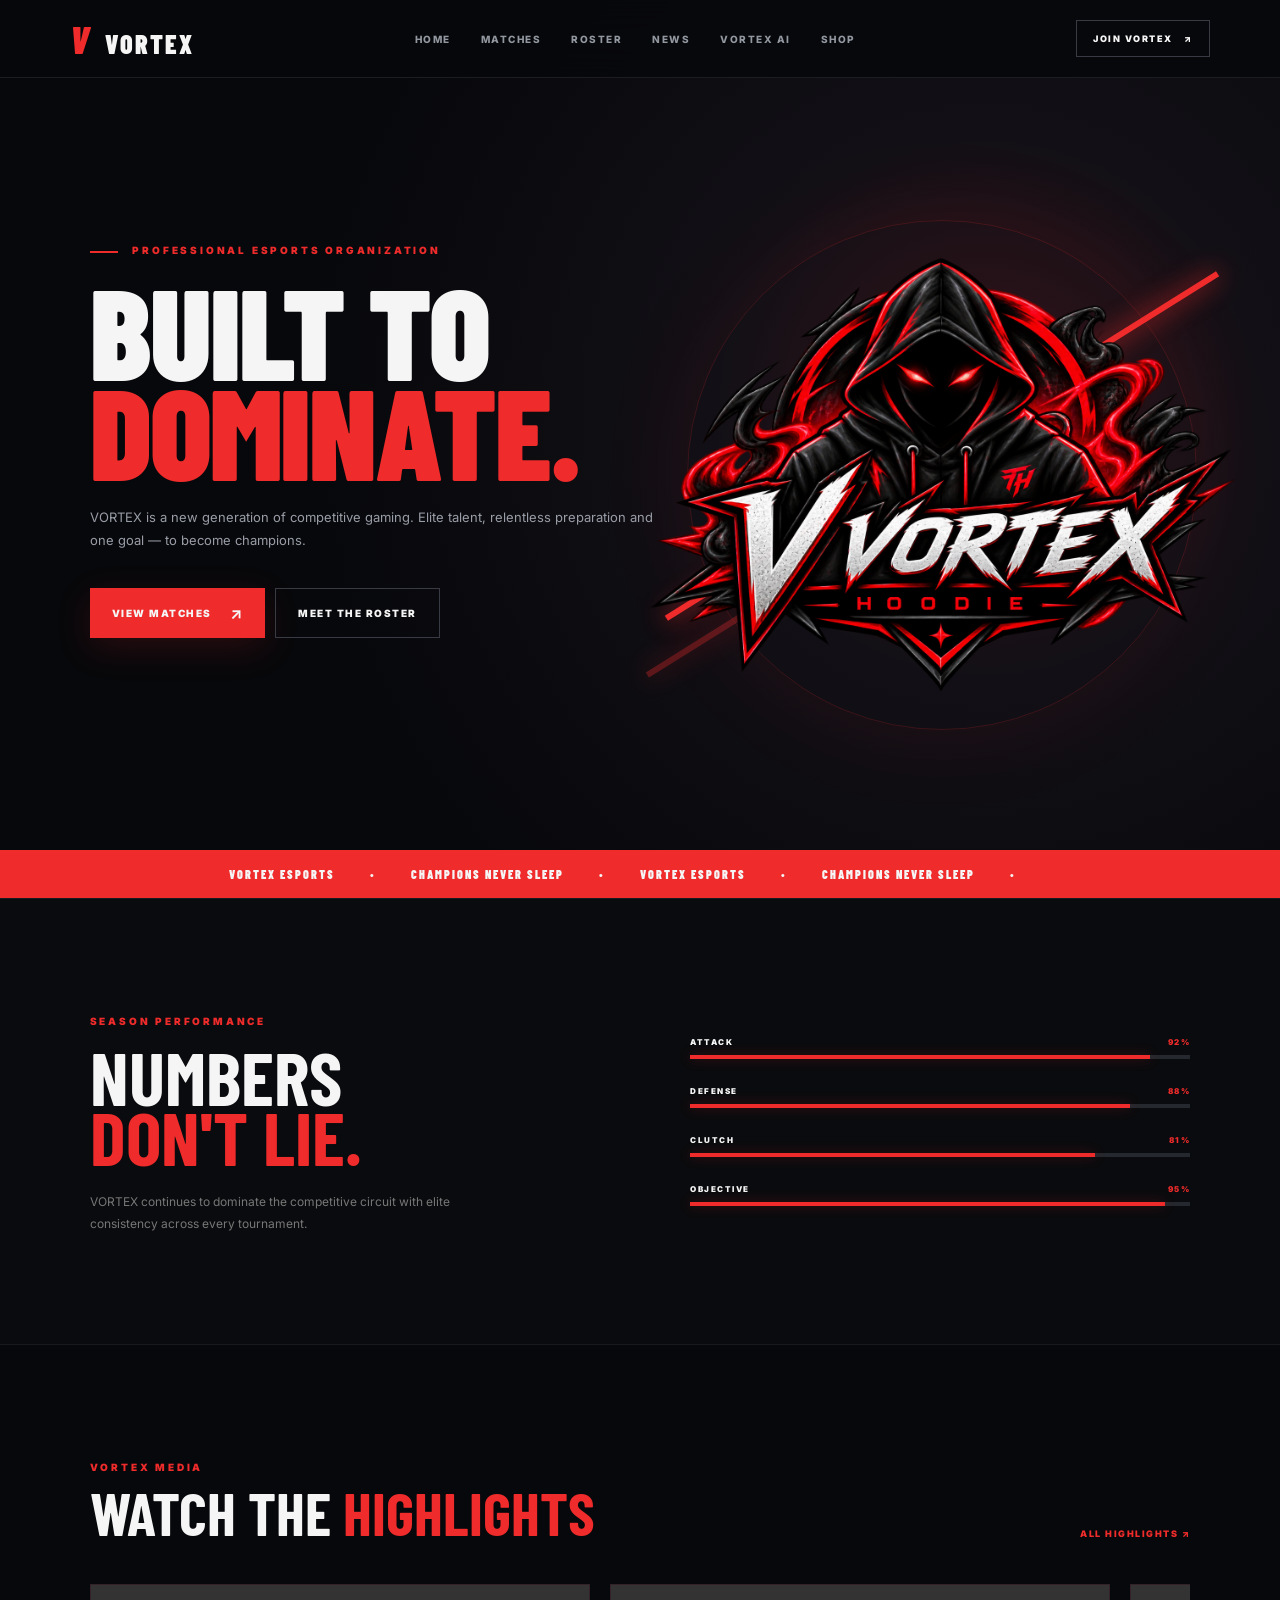
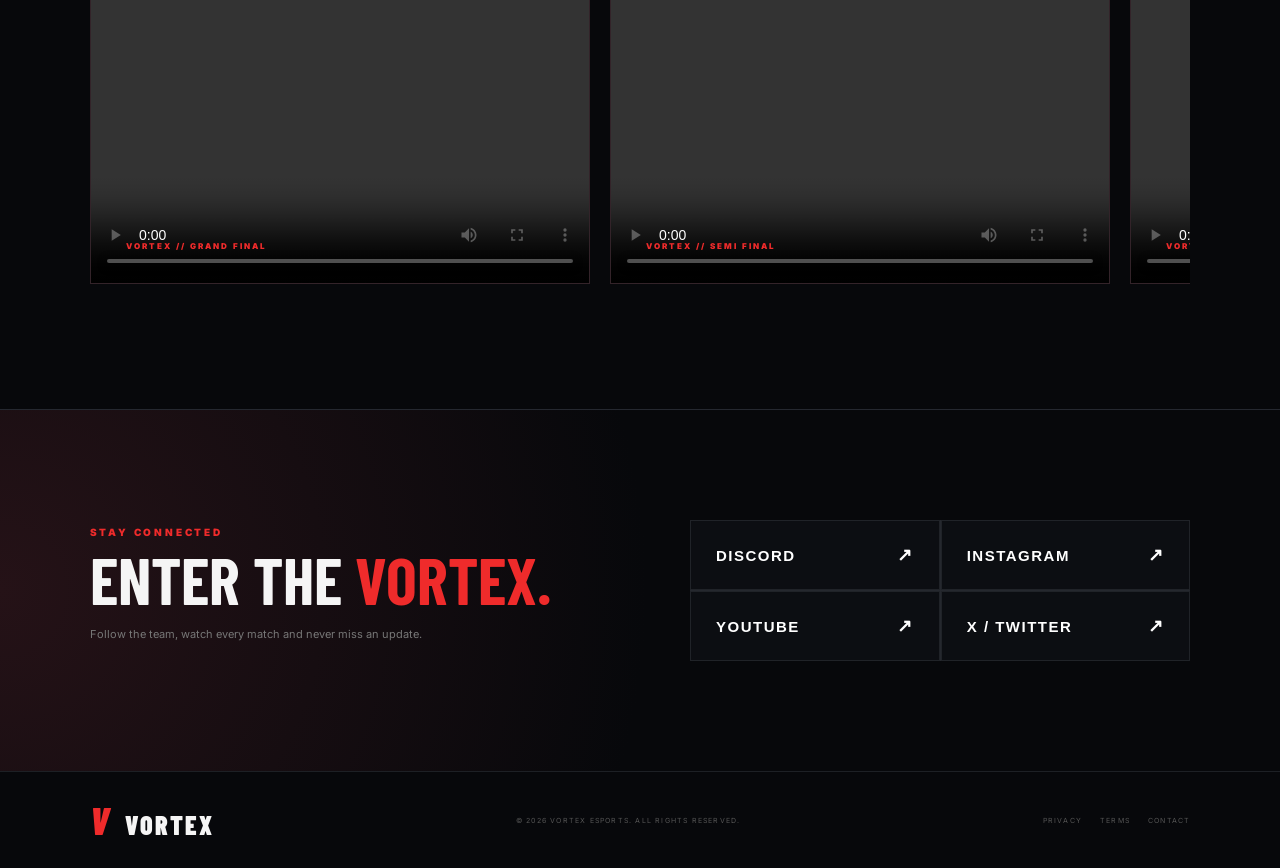
==== commit 42ddd9e5: "refactor: clean up HTML structure and improve formatting" ====
--- a/index.html
+++ b/index.html
@@ -1,392 +1,279 @@
 <!doctype html>
 <html lang="en">
-
-<head>
-    <meta charset="UTF-8">
-    <meta name="viewport" content="width=device-width, initial-scale=1.0">
+  <head>
+    <meta charset="UTF-8" />
+    <meta name="viewport" content="width=device-width, initial-scale=1.0" />
 
     <title>VORTEX — Esports Organization</title>
 
-    <link rel="preconnect" href="https://fonts.googleapis.com">
-    <link rel="preconnect" href="https://fonts.gstatic.com" crossorigin>
+    <link rel="preconnect" href="https://fonts.googleapis.com" />
+    <link rel="preconnect" href="https://fonts.gstatic.com" crossorigin />
 
     <link
-        href="https://fonts.googleapis.com/css2?family=Barlow+Condensed:wght@500;600;700;800;900&family=Inter:wght@400;500;600;700;800&display=swap"
-        rel="stylesheet">
-
-    <link rel="stylesheet" href="style.css">
-</head>
-
-<body>
-
-<!-- LOADER -->
-<div class="loader">
-    <div class="loader-logo">V</div>
-
-    <div class="loader-bar">
+      href="https://fonts.googleapis.com/css2?family=Barlow+Condensed:wght@500;600;700;800;900&family=Inter:wght@400;500;600;700;800&display=swap"
+      rel="stylesheet"
+    />
+
+    <link rel="stylesheet" href="style.css" />
+  </head>
+
+  <body>
+    <!-- LOADER -->
+    <div class="loader">
+      <div class="loader-logo">V</div>
+
+      <div class="loader-bar">
         <span></span>
+      </div>
     </div>
-</div>
-
-
-<!-- HEADER -->
-<header class="header">
-
-    <a href="index.html" class="logo">
-        <span>V</span> VORTEX
-    </a>
-
-    <nav class="nav">
-
-        <a class="active" href="index.html">
-            HOME
-        </a>
-
-        <a href="matches.html">
-            MATCHES
-        </a>
-
-        <a href="roster.html">
-            ROSTER
-        </a>
-
-        <a href="news.html">
-            NEWS
-        </a>
-
-        <a href="ai.html" class="ai-nav-link">
-            VORTEX AI
-        </a>
-
-        <a href="shop.html">
-            SHOP
-        </a>
-
-    </nav>
-
-    <a href="contact.html" class="header-btn">
-        JOIN VORTEX <i>↗</i>
-    </a>
-
-    <button class="menu">
-        ☰
-    </button>
-
-</header>
-
-
-<!-- HERO -->
-<section class="hero">
-
-    <div class="hero-grid"></div>
-
-    <div class="hero-content reveal">
-
+
+    <!-- HEADER -->
+    <header class="header">
+      <a href="index.html" class="logo"> <span>V</span> VORTEX </a>
+
+      <nav class="nav">
+        <a class="active" href="index.html"> HOME </a>
+
+        <a href="matches.html"> MATCHES </a>
+
+        <a href="roster.html"> ROSTER </a>
+
+        <a href="news.html"> NEWS </a>
+
+        <a href="ai.html" class="ai-nav-link"> VORTEX AI </a>
+
+        <a href="shop.html"> SHOP </a>
+      </nav>
+
+      <a href="contact.html" class="header-btn"> JOIN VORTEX <i>↗</i> </a>
+
+      <button class="menu">☰</button>
+    </header>
+
+    <!-- HERO -->
+    <section class="hero">
+      <div class="hero-grid"></div>
+
+      <div class="hero-content reveal">
         <div class="kicker">
-            <span></span>
-            PROFESSIONAL ESPORTS ORGANIZATION
+          <span></span>
+          PROFESSIONAL ESPORTS ORGANIZATION
         </div>
 
         <h1>
-            BUILT TO<br>
-            <em>DOMINATE.</em>
+          BUILT TO<br />
+          <em>DOMINATE.</em>
         </h1>
 
         <p>
-            VORTEX is a new generation of competitive gaming.
-            Elite talent, relentless preparation and one goal —
-            to become champions.
+          VORTEX is a new generation of competitive gaming. Elite talent,
+          relentless preparation and one goal — to become champions.
         </p>
 
         <div class="hero-buttons">
-
-            <a href="matches.html" class="btn red">
-                VIEW MATCHES
-                <b>↗</b>
-            </a>
-
-            <a href="roster.html" class="btn dark">
-                MEET THE ROSTER
-            </a>
-
-        </div>
-
-        
-
+          <a href="matches.html" class="btn red">
+            VIEW MATCHES
+            <b>↗</b>
+          </a>
+
+          <a href="roster.html" class="btn dark"> MEET THE ROSTER </a>
+        </div>
+      </div>
+
+      <div class="hero-visual">
+        <div class="hero-ring"></div>
+
+        <div class="hero-line line-one"></div>
+
+        <div class="hero-line line-two"></div>
+
+        <div class="hero-v">
+          <img src="images/logo2.png" />
+        </div>
+      </div>
+    </section>
+
+    <!-- TICKER -->
+    <div class="ticker">
+      VORTEX ESPORTS
+      <b>•</b>
+
+      CHAMPIONS NEVER SLEEP
+      <b>•</b>
+
+      VORTEX ESPORTS
+      <b>•</b>
+
+      CHAMPIONS NEVER SLEEP
+      <b>•</b>
     </div>
 
-
-    <div class="hero-visual">
-
-        <div class="hero-ring"></div>
-
-        <div class="hero-line line-one"></div>
-
-        <div class="hero-line line-two"></div>
-
-        <div class="hero-v">
-            <img src="images/logo2.png">
-        </div>
-
-    </div>
-
-
-    
-
-</section>
-
-
-<!-- TICKER -->
-<div class="ticker">
-
-    VORTEX ESPORTS
-    <b>•</b>
-
-    CHAMPIONS NEVER SLEEP
-    <b>•</b>
-
-    VORTEX ESPORTS
-    <b>•</b>
-
-    CHAMPIONS NEVER SLEEP
-    <b>•</b>
-
-</div>
-
-
-<!-- PERFORMANCE -->
-<section class="section performance reveal">
-
-    <div class="performance-content">
-
-        <span class="eyebrow">
-            SEASON PERFORMANCE
-        </span>
+    <!-- PERFORMANCE -->
+    <section class="section performance reveal">
+      <div class="performance-content">
+        <span class="eyebrow"> SEASON PERFORMANCE </span>
 
         <h2>
-            NUMBERS<br>
-            <em>DON'T LIE.</em>
+          NUMBERS<br />
+          <em>DON'T LIE.</em>
         </h2>
 
         <p>
-            VORTEX continues to dominate the competitive circuit
-            with elite consistency across every tournament.
+          VORTEX continues to dominate the competitive circuit with elite
+          consistency across every tournament.
         </p>
-
-    </div>
-
-
-    <div class="performance-bars">
-
-        <div class="bar">
-
-            <div>
-                <span>ATTACK</span>
-                <b>92%</b>
-            </div>
-
-            <i>
-                <em style="width:92%"></em>
-            </i>
-
-        </div>
-
-
-        <div class="bar">
-
-            <div>
-                <span>DEFENSE</span>
-                <b>88%</b>
-            </div>
-
-            <i>
-                <em style="width:88%"></em>
-            </i>
-
-        </div>
-
-
-        <div class="bar">
-
-            <div>
-                <span>CLUTCH</span>
-                <b>81%</b>
-            </div>
-
-            <i>
-                <em style="width:81%"></em>
-            </i>
-
-        </div>
-
-
-        <div class="bar">
-
-            <div>
-                <span>OBJECTIVE</span>
-                <b>95%</b>
-            </div>
-
-            <i>
-                <em style="width:95%"></em>
-            </i>
-
-        </div>
-
-    </div>
-
-</section>
-
-
-<!-- HIGHLIGHTS PREVIEW -->
-<section class="section highlights reveal">
-
-    <div class="section-title">
-
+      </div>
+
+      <div class="performance-bars">
+        <div class="bar">
+          <div>
+            <span>ATTACK</span>
+            <b>92%</b>
+          </div>
+
+          <i>
+            <em style="width: 92%"></em>
+          </i>
+        </div>
+
+        <div class="bar">
+          <div>
+            <span>DEFENSE</span>
+            <b>88%</b>
+          </div>
+
+          <i>
+            <em style="width: 88%"></em>
+          </i>
+        </div>
+
+        <div class="bar">
+          <div>
+            <span>CLUTCH</span>
+            <b>81%</b>
+          </div>
+
+          <i>
+            <em style="width: 81%"></em>
+          </i>
+        </div>
+
+        <div class="bar">
+          <div>
+            <span>OBJECTIVE</span>
+            <b>95%</b>
+          </div>
+
+          <i>
+            <em style="width: 95%"></em>
+          </i>
+        </div>
+      </div>
+    </section>
+
+    <!-- HIGHLIGHTS PREVIEW -->
+    <section class="section highlights reveal">
+      <div class="section-title">
         <div>
-
-            <span class="eyebrow">
-                VORTEX MEDIA
-            </span>
-
-            <h2>
-                WATCH THE <em>HIGHLIGHTS</em>
-            </h2>
-
-        </div>
-
-        <a href="highlights.html" class="all-link">
-            ALL HIGHLIGHTS ↗
-        </a>
-
-    </div>
-
-
-    <div class="video-row">
-
+          <span class="eyebrow"> VORTEX MEDIA </span>
+
+          <h2>WATCH THE <em>HIGHLIGHTS</em></h2>
+        </div>
+
+        <a href="highlights.html" class="all-link"> ALL HIGHLIGHTS ↗ </a>
+      </div>
+
+      <div class="video-row">
         <div class="video-card">
-
-            <video controls src="video/edit.mp4"></video>
-
-            <div class="video-title">
-                <span>
-                    VORTEX // GRAND FINAL
-                </span>
-            </div>
-
-        </div>
-
+          <video controls src="video/edit.mp4"></video>
+
+          <div class="video-title">
+            <span> VORTEX // GRAND FINAL </span>
+          </div>
+        </div>
 
         <div class="video-card">
-
-            <video controls src="video/0818.mp4"></video>
-
-            <div class="video-title">
-                <span>
-                    VORTEX // SEMI FINAL
-                </span>
-            </div>
-
-        </div>
-
+          <video controls src="video/0818.mp4"></video>
+
+          <div class="video-title">
+            <span> VORTEX // SEMI FINAL </span>
+          </div>
+        </div>
 
         <div class="video-card">
-
-            <video controls src="video/0818 (1).mp4"></video>
-
-            <div class="video-title">
-                <span>
-                    VORTEX // BEST PLAY
-                </span>
-            </div>
-
-        </div>
-
-    </div>
-
-</section>
-
-
-<!-- CONTACT CTA -->
-<section class="contact reveal">
-
-    <div>
-
-        <span class="eyebrow">
-            STAY CONNECTED
-        </span>
-
-        <h2>
-            ENTER THE <em>VORTEX.</em>
-        </h2>
-
-        <p>
-            Follow the team, watch every match
-            and never miss an update.
-        </p>
-
-    </div>
-
-
-    <div class="social-grid">
-
-        <a href="#">
-            DISCORD
-            <span>↗</span>
-        </a>
-
-        <a href="#">
-            INSTAGRAM
-            <span>↗</span>
-        </a>
-
-        <a href="#">
-            YOUTUBE
-            <span>↗</span>
-        </a>
-
-        <a href="#">
-            X / TWITTER
-            <span>↗</span>
-        </a>
-
-    </div>
-
-</section>
-
-
-<!-- FOOTER -->
-<footer>
-
-    <a href="index.html" class="logo">
-        <span>V</span> VORTEX
-    </a>
-
-    <p>
-        © 2026 VORTEX ESPORTS.
-        ALL RIGHTS RESERVED.
-    </p>
-
-    <div>
-
-        <a href="#">
-            PRIVACY
-        </a>
-
-        <a href="#">
-            TERMS
-        </a>
-
-        <a href="contact.html">
-            CONTACT
-        </a>
-
-    </div>
-
-</footer>
-
-
-<script src="script.js"></script>
-
-</body>
-</html>+          <video controls src="video/0818 (1).mp4"></video>
+
+          <div class="video-title">
+            <span> VORTEX // BEST PLAY </span>
+          </div>
+        </div>
+      </div>
+    </section>
+
+    <!-- CONTACT CTA -->
+    <section class="contact reveal">
+      <div>
+        <span class="eyebrow"> STAY CONNECTED </span>
+
+        <h2>ENTER THE <em>VORTEX.</em></h2>
+
+        <p>Follow the team, watch every match and never miss an update.</p>
+      </div>
+
+      <div class="social-grid">
+        <a
+          href="https://discord.gg/E8sz6JQDB"
+          target="_blank"
+          class="social-box"
+        >
+          <span>DISCORD</span>
+          <span class="arrow">↗</span>
+        </a>
+
+        <a
+          href="https://www.instagram.com/medayoubkraiem/"
+          target="_blank"
+          class="social-box"
+        >
+          <span>INSTAGRAM</span>
+          <span class="arrow">↗</span>
+        </a>
+
+        <a
+          href="https://www.youtube.com/@XMrDeathX"
+          target="_blank"
+          class="social-box"
+        >
+          <span>YOUTUBE</span>
+          <span class="arrow">↗</span>
+        </a>
+
+        <a
+          href="https://x.com/medayoubkraiem"
+          target="_blank"
+          class="social-box"
+        >
+          <span>X / TWITTER</span>
+          <span class="arrow">↗</span>
+        </a>
+      </div>
+    </section>
+
+    <!-- FOOTER -->
+    <footer>
+      <a href="index.html" class="logo"> <span>V</span> VORTEX </a>
+
+      <p>© 2026 VORTEX ESPORTS. ALL RIGHTS RESERVED.</p>
+
+      <div>
+        <a href="#"> PRIVACY </a>
+
+        <a href="#"> TERMS </a>
+
+        <a href="contact.html"> CONTACT </a>
+      </div>
+    </footer>
+
+    <script src="script.js"></script>
+  </body>
+</html>
--- a/style.css
+++ b/style.css
@@ -184,7 +184,7 @@
 }
 
 .hero-grid {
-    position: absolute;
+    
     inset: 0;
     opacity: .12;
     background-image:
